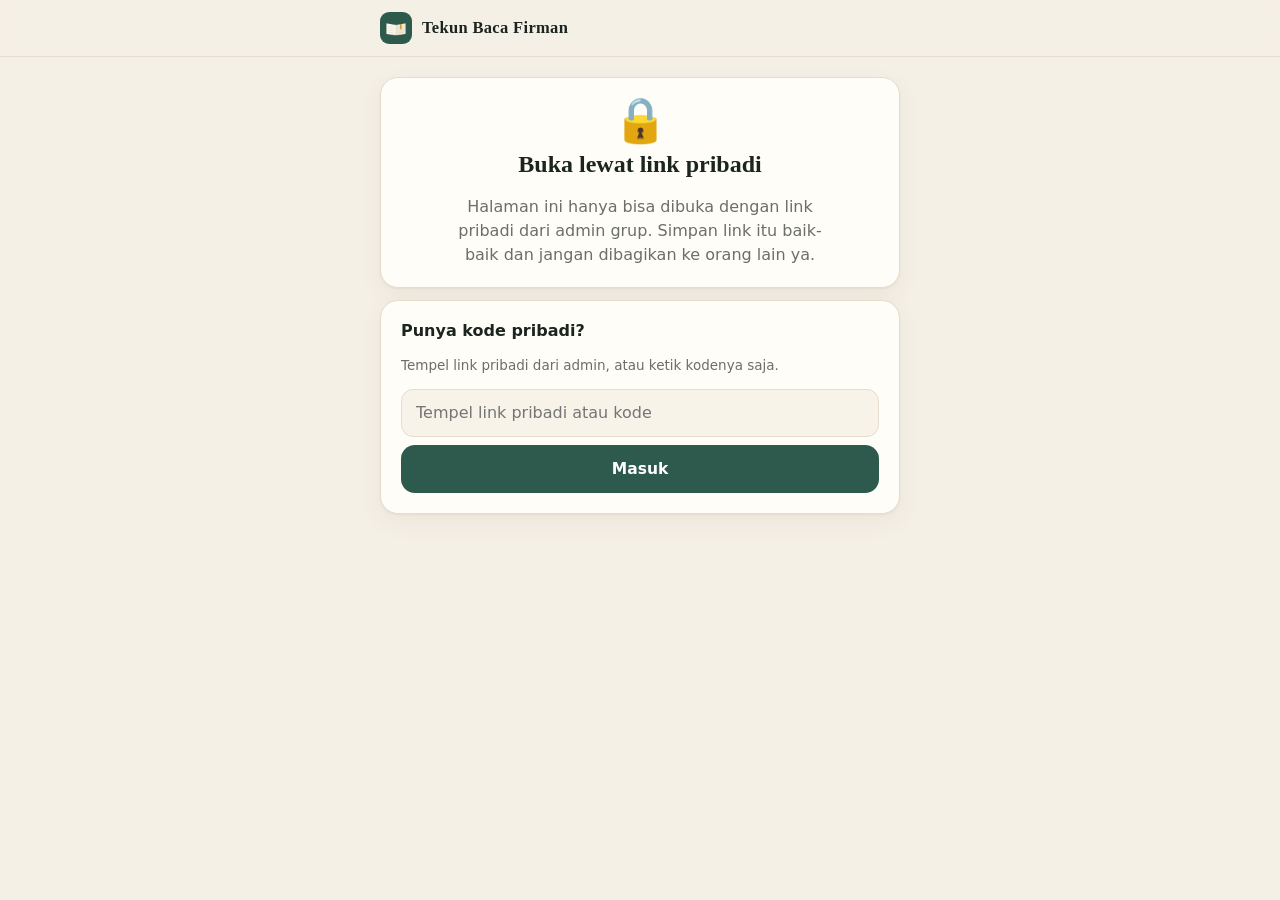
==== index.html @ 7a122c10 "v5: renungan harian + PIN pendeta" ====
<!DOCTYPE html>
<html lang="id">
<head>
  <meta charset="utf-8">
  <meta name="viewport" content="width=device-width, initial-scale=1, viewport-fit=cover">
  <title>Tekun Baca Firman</title>
  <meta name="description" content="Lapor progres baca Alkitab bersama">
  <meta name="robots" content="noindex">
  <meta name="theme-color" content="#2d5a4c">
  <meta name="apple-mobile-web-app-capable" content="yes">
  <meta name="mobile-web-app-capable" content="yes">
  <meta name="apple-mobile-web-app-title" content="Baca Firman">
  <meta name="apple-mobile-web-app-status-bar-style" content="default">
  <link rel="manifest" href="manifest.webmanifest">
  <link rel="icon" type="image/png" href="assets/icon-192.png">
  <link rel="apple-touch-icon" href="assets/apple-touch-icon.png">
  <link rel="stylesheet" href="assets/style.css?v=5.0">
</head>
<body>
  <div id="demo-banner" class="demo-banner" hidden></div>
  <header class="topbar">
    <div class="wrap">
      <div class="brand"><img class="brand-mark" src="assets/icon-192.png" alt=""><span id="group-name">Tekun Baca Firman</span></div>
      <button id="acct-btn" class="acct-btn" type="button" aria-haspopup="menu" aria-expanded="false" aria-label="Menu akun" hidden></button>
    </div>
  </header>

  <main id="app" class="wrap"><div class="loading">Memuat…</div></main>

  <div id="actionbar" class="actionbar" role="region" aria-label="Laporkan bacaan"></div>
  <div id="toast" class="toast" role="status" aria-live="polite"></div>

  <script src="config.js?v=5.0"></script>
  <script src="assets/common.js?v=5.0"></script>
  <script src="assets/app.js?v=5.0"></script>
</body>
</html>
---- assets/style.css ----
/* Tekun Baca Firman — tampilan (mobile-first) */
:root {
  --bg: #f5f0e6;
  --surface: #fffdf8;
  --surface-2: #f8f3e9;
  --ink: #1c2420;
  --muted: #6b6f68;
  --line: #e6ddcc;
  --primary: #2d5a4c;
  --primary-hover: #234a3e;
  --primary-soft: #e1ebe5;
  --on-primary: #ffffff;
  --ok: #2f7a52;
  --ok-soft: #dff0e5;
  --warn: #a35d24;
  --warn-soft: #f7e7d6;
  --danger: #a23d30;
  --danger-soft: #f5dfdb;
  --wa: #1f9e55;
  --radius: 18px;
  --shadow: 0 1px 2px rgba(60, 45, 15, .05), 0 8px 24px rgba(60, 45, 15, .06);
  --font: system-ui, -apple-system, "Segoe UI", Roboto, "Helvetica Neue", Arial, sans-serif;
  --serif: "Iowan Old Style", "Palatino Linotype", Palatino, "Book Antiqua", Georgia, serif;
  --top-h: 56px;
  --safe-t: env(safe-area-inset-top, 0px);
  --safe-b: env(safe-area-inset-bottom, 0px);
  color-scheme: light;
}
@media (prefers-color-scheme: dark) {
  :root {
    --bg: #121815; --surface: #1a221e; --surface-2: #212a25; --ink: #ece7dc; --muted: #9ba39c; --line: #2d3832;
    --primary: #7dbaa1; --primary-hover: #93c9b2; --primary-soft: #22362e; --on-primary: #0e1411;
    --ok: #7fca9f; --ok-soft: #1e3729; --warn: #e6a86f; --warn-soft: #3a2b1d; --danger: #ec9284; --danger-soft: #3e2320;
    --wa: #3ccf7a; --shadow: none; color-scheme: dark;
  }
}

* { box-sizing: border-box; }
html { -webkit-text-size-adjust: 100%; }
body {
  margin: 0; background: var(--bg); color: var(--ink);
  font: 16px/1.5 var(--font); -webkit-font-smoothing: antialiased;
  -webkit-tap-highlight-color: transparent; overscroll-behavior-y: none;
}
body.no-scroll { overflow: hidden; }
body.has-bar, body.has-nav { padding-bottom: calc(84px + var(--safe-b)); }
button, a, input, select, textarea { font: inherit; color: inherit; touch-action: manipulation; }
a { color: var(--primary); }
[hidden] { display: none !important; }
svg { width: 22px; height: 22px; fill: none; stroke: currentColor; stroke-width: 1.9; stroke-linecap: round; stroke-linejoin: round; }

.wrap { max-width: 560px; margin: 0 auto; padding: 0 14px; }
main.wrap { padding-top: 14px; padding-bottom: 28px; min-height: 60vh; }
.admin .wrap { max-width: 760px; }

/* ---------- topbar ---------- */
.topbar {
  position: sticky; top: 0; z-index: 20; padding-top: var(--safe-t);
  background: var(--bg); background: color-mix(in srgb, var(--bg) 88%, transparent);
  -webkit-backdrop-filter: blur(12px); backdrop-filter: blur(12px);
  border-bottom: 1px solid var(--line);
}
.topbar .wrap { display: flex; align-items: center; justify-content: space-between; gap: 10px; height: var(--top-h); }
.brand { display: flex; align-items: center; gap: 10px; min-width: 0; font-family: var(--serif); font-weight: 700; font-size: 16.5px; letter-spacing: .02em; }
.brand #group-name { white-space: nowrap; overflow: hidden; text-overflow: ellipsis; }
.brand-mark { width: 32px; height: 32px; flex: none; border-radius: 9px; }
.tag { flex: none; font: 700 10px/1 var(--font); letter-spacing: .1em; text-transform: uppercase; padding: 5px 8px; border-radius: 999px; background: var(--primary-soft); color: var(--primary); }
.top-tools { display: flex; gap: 4px; flex: none; }
.top-tools { align-items: center; }
.sync { display: inline-flex; align-items: center; gap: 6px; flex: none; font-size: 12px; font-weight: 650; color: var(--muted); padding: 4px 10px; border-radius: 999px; background: var(--surface-2); border: 1px solid var(--line); }
.sync i { width: 10px; height: 10px; border-radius: 50%; border: 2px solid var(--line); border-top-color: var(--primary); animation: spin .8s linear infinite; }
.admin .sync { font-size: 0; gap: 0; padding: 6px; } /* admin: cukup ikon putar, hemat tempat */

.demo-banner { background: #f8ecc4; color: #5b4510; font-size: 12.5px; padding: 7px 14px; text-align: center; padding-top: calc(7px + var(--safe-t)); }
.demo-banner:not([hidden]) + .topbar { padding-top: 0; }
.demo-banner .demo-admin { color: inherit; font-weight: 700; margin-left: 4px; white-space: nowrap; }
.demo-banner .link-btn { color: #5b4510; font-size: 12.5px; padding: 0 4px; min-height: 0; }
@media (prefers-color-scheme: dark) { .demo-banner { background: #3a3218; color: #f0dfa8; } .demo-banner .link-btn { color: #f0dfa8; } }

/* ---------- teks & kartu ---------- */
.eyebrow { margin: 0; font-size: 11.5px; font-weight: 700; letter-spacing: .08em; text-transform: uppercase; color: var(--muted); }
.muted { color: var(--muted); }
.small { font-size: 13.5px; }
.center { text-align: center; }
.nomb { margin-bottom: 0; }
.mt { margin-top: 16px !important; margin-bottom: 8px; }
.mt-s { margin-top: 8px; }
.mb { margin-bottom: 12px; }
.err { color: var(--danger); margin: 0; font-size: 14px; }

.card {
  background: var(--surface); border: 1px solid var(--line); border-radius: var(--radius);
  padding: 16px; margin: 0 0 12px; box-shadow: var(--shadow);
}
.card h2 { margin: 4px 0 8px; font-family: var(--serif); font-size: 24px; line-height: 1.2; }
.card h3 { margin: 0; font-size: 16px; line-height: 1.3; }
.card-head { display: flex; align-items: center; justify-content: space-between; gap: 10px; margin-bottom: 10px; }
.card > p:last-child { margin-bottom: 0; }
.center-card { text-align: center; padding: 28px 20px; }
.center-card p { max-width: 380px; margin-left: auto; margin-right: auto; }
.big-icon { font-size: 44px; line-height: 1; margin-bottom: 8px; }
.loading { padding: 80px 0; text-align: center; color: var(--muted); }
.loading::before {
  content: ""; display: block; width: 30px; height: 30px; margin: 0 auto 14px; border-radius: 50%;
  border: 3px solid var(--line); border-top-color: var(--primary); animation: spin .8s linear infinite;
}
@keyframes spin { to { transform: rotate(360deg); } }

/* ---------- tombol & input ---------- */
.btn-primary, .btn-secondary, .btn-ghost, .btn-wa, .btn-light {
  display: inline-flex; align-items: center; justify-content: center; gap: 8px;
  min-height: 48px; padding: 0 16px; border-radius: 14px; border: 1px solid transparent;
  font-weight: 650; font-size: 15.5px; cursor: pointer; text-decoration: none; text-align: center; line-height: 1.2;
  transition: transform .08s ease, background-color .15s ease, opacity .15s ease;
}
.btn-primary { background: var(--primary); color: var(--on-primary); }
.btn-secondary { background: var(--surface-2); border-color: var(--line); color: var(--ink); }
.btn-ghost { background: transparent; color: var(--muted); }
.btn-wa { background: var(--wa); color: #fff; }
.btn-light { background: #fff; color: #1e4136; }
.btn-primary:active, .btn-secondary:active, .btn-wa:active, .btn-light:active, .btn-ghost:active { transform: scale(.97); }
button:disabled { opacity: .45; cursor: not-allowed; transform: none !important; }
.btn-big { width: 100%; min-height: 62px; font-size: 18.5px; border-radius: 16px; }
.btn-wide { width: 100%; }
.link-btn {
  background: none; border: 0; padding: 8px 0; min-height: 40px; color: var(--primary); font-weight: 650; font-size: 14.5px;
  cursor: pointer; text-decoration: underline; text-underline-offset: 3px;
}
.link-btn.danger { color: var(--danger); display: block; margin: 14px auto 0; }
.link-btn.confirm { background: var(--danger-soft); border-radius: 10px; padding: 8px 12px; text-decoration: none; }
.chip-btn {
  flex: none; display: inline-flex; align-items: center; gap: 4px; min-height: 36px; padding: 0 12px; border-radius: 999px;
  border: 1px solid var(--line); background: var(--surface-2); color: var(--ink); font-size: 13.5px; font-weight: 650;
  cursor: pointer; text-decoration: none; white-space: nowrap;
}
.chip-btn.wa { color: var(--wa); }
.icon-btn {
  width: 44px; height: 44px; flex: none; border-radius: 12px; border: 1px solid var(--line);
  background: var(--surface); font-size: 26px; line-height: 1; cursor: pointer; display: grid; place-items: center; padding: 0;
}
.icon-btn.ghost { border-color: transparent; background: transparent; color: var(--muted); }
.icon-btn:disabled { opacity: .3; }
.input {
  width: 100%; min-height: 48px; padding: 10px 14px; border-radius: 12px; border: 1px solid var(--line);
  background: var(--surface-2); color: var(--ink); font-size: 16px; /* ≥16px: iPhone tidak zoom */
}
.input.mono { font: 14px/1.4 ui-monospace, SFMono-Regular, Menlo, monospace; min-height: 44px; }
.input:focus, .btn-primary:focus-visible, .btn-secondary:focus-visible, .icon-btn:focus-visible, .person:focus-visible,
.check:focus-visible, .tick-btn:focus-visible, .cell:focus-visible, .nav-btn:focus-visible, .chip-btn:focus-visible {
  outline: 2px solid var(--primary); outline-offset: 2px;
}
.pin-input { text-align: center; font-size: 26px; letter-spacing: .35em; }
.row-btns { display: flex; gap: 10px; }
.row-btns > * { flex: 1 1 0; }
.pill { display: inline-grid; place-items: center; min-width: 24px; height: 22px; padding: 0 7px; margin-left: 4px; border-radius: 999px; font-size: 12px; font-weight: 750; vertical-align: 2px; }
.pill.warn { background: var(--warn-soft); color: var(--warn); }
@media (hover: hover) {
  .btn-primary:hover:not(:disabled) { background: var(--primary-hover); }
  .btn-secondary:hover, .chip-btn:hover, .person:hover, .check:hover:not(:disabled) { border-color: var(--primary); }
}

/* ---------- kartu bacaan hari ini ---------- */
.today { background: linear-gradient(155deg, #2f5f50 0%, #1e4136 100%); border-color: transparent; color: #fff; padding: 20px 18px; }
.today .eyebrow { color: rgba(255, 255, 255, .78); text-transform: none; letter-spacing: 0; font-size: 15px; font-weight: 600; }
.today-date { margin: 14px 0 0; font-size: 12px; font-weight: 700; letter-spacing: .08em; text-transform: uppercase; color: rgba(255, 255, 255, .65); }
.today .reading { font-family: var(--serif); font-size: 34px; line-height: 1.08; margin: 4px 0 18px; }
.today .note { margin: -10px 0 16px; font-size: 14px; color: rgba(255, 255, 255, .8); }
.today .btn-big { box-shadow: 0 6px 18px rgba(0, 0, 0, .22); }
.tick { display: inline-grid; place-items: center; width: 28px; height: 28px; border-radius: 50%; background: #2f5f50; color: #fff; font-size: 15px; }
.today.is-done { background: var(--ok-soft); color: var(--ink); }
.today.is-done .eyebrow, .today.is-done .today-date, .today.is-done .note { color: var(--muted); }
.done-state { display: flex; align-items: center; gap: 14px; margin: 0 0 4px; }
.done-state strong { display: block; font-size: 17px; }
.done-state span { color: var(--muted); font-size: 14px; }
.done-mark {
  display: grid !important; place-items: center; width: 54px; height: 54px; flex: none; border-radius: 50%;
  background: var(--surface); box-shadow: 0 2px 8px rgba(0, 0, 0, .08); font-size: 28px !important; line-height: 1;
  animation: pop .45s cubic-bezier(.2, 1.5, .4, 1);
}
@keyframes pop { from { transform: scale(.3); opacity: 0; } to { transform: scale(1); opacity: 1; } }

/* ---------- daftar centang ---------- */
.check-list { list-style: none; margin: 10px 0 6px; padding: 0; display: grid; gap: 8px; }
.check {
  width: 100%; display: grid; grid-template-columns: 26px 1fr auto; align-items: center; gap: 12px; min-height: 54px;
  padding: 10px 14px; border-radius: 14px; border: 1px solid var(--line); background: var(--surface-2); cursor: pointer; text-align: left;
}
.check .box { width: 24px; height: 24px; border-radius: 8px; border: 2px solid var(--muted); display: grid; place-items: center; transition: background-color .12s; }
.check.on { border-color: var(--primary); background: var(--primary-soft); }
.check.on .box { background: var(--primary); border-color: var(--primary); }
.check.on .box::after { content: "✓"; color: var(--on-primary); font-size: 14px; font-weight: 800; }
.check.busy { opacity: .6; }
.check.busy .box { animation: pulse 1s ease infinite; }
.cl-main { font-weight: 650; }
.cl-sub { font-size: 13px; color: var(--muted); white-space: nowrap; }
@keyframes pulse { 50% { opacity: .3; } }

/* ---------- progres ---------- */
.stats-row { display: grid; grid-template-columns: repeat(3, 1fr); gap: 8px; text-align: center; margin-bottom: 12px; }
.stat { padding: 10px 4px; border-radius: 12px; background: var(--surface-2); }
.stat.warn { background: var(--warn-soft); color: var(--warn); }
.stat-num { display: block; font-family: var(--serif); font-size: 24px; font-weight: 700; line-height: 1.15; }
.stat-label { font-size: 12px; color: var(--muted); }
.stat.warn .stat-label { color: inherit; }
.bar { height: 10px; border-radius: 999px; background: var(--surface-2); border: 1px solid var(--line); overflow: hidden; }
.bar span { display: block; height: 100%; background: var(--primary); border-radius: 999px; transition: width .4s ease; }
.hgrid { display: grid; grid-template-columns: repeat(7, 1fr); gap: 6px; }
.hcell { display: flex; flex-direction: column; align-items: center; gap: 4px; padding: 7px 0; border-radius: 10px; background: var(--surface-2); border: 1px solid var(--line); min-width: 0; }
.hcell.ok { background: var(--ok-soft); border-color: transparent; }
.hcell.cur { outline: 2px solid var(--primary); outline-offset: 1px; }
.hdate { font-size: 11px; color: var(--muted); font-weight: 650; }
.hdot { width: 22px; height: 22px; border-radius: 50%; display: grid; place-items: center; font-size: 12px; font-weight: 800; border: 2px dashed var(--line); }
.hcell.ok .hdot { background: var(--ok); color: #fff; border: 0; }

/* ---------- teman ---------- */
.toggle { width: 100%; background: none; border: 0; padding: 0; margin: 0; min-height: 32px; cursor: pointer; text-align: left; }
.toggle h3 { flex: 1; }
.chev { color: var(--muted); }
.board-list { list-style: none; margin: 8px 0 0; padding: 0; }
.board-list li { display: flex; justify-content: space-between; gap: 12px; padding: 11px 2px; border-top: 1px solid var(--line); font-size: 15px; }
.board-list li.me { font-weight: 750; }
.b-status { font-size: 14px; font-weight: 650; white-space: nowrap; }
.board-list .ok .b-status { color: var(--ok); }
.board-list .late .b-status { color: var(--warn); }

.tip { display: flex; gap: 12px; align-items: flex-start; background: var(--primary-soft); border-color: transparent; }
.tip-icon { font-size: 28px; line-height: 1.2; }
.tip p { margin: 4px 0 0; }
.tip .link-btn { min-height: 36px; padding: 6px 0 0; }

.demo-card { background: #fbf3d6; border-color: #eedc9e; }
.demo-card p { margin: 4px 0 10px; }
.demo-links { display: grid; grid-template-columns: 1fr 1fr; gap: 8px; }
@media (prefers-color-scheme: dark) { .demo-card { background: #2c2716; border-color: #4a4224; } }

/* ---------- bilah aksi bawah (anggota) ---------- */
.actionbar {
  position: fixed; left: 0; right: 0; bottom: 0; z-index: 30;
  padding: 10px 0 calc(10px + var(--safe-b)); background: var(--surface); border-top: 1px solid var(--line);
  box-shadow: 0 -8px 24px rgba(0, 0, 0, .08); transform: translateY(110%); visibility: hidden;
  transition: transform .22s ease, visibility .22s;
}
.actionbar.show { transform: translateY(0); visibility: visible; }
.actionbar-in { display: grid; grid-template-columns: auto 1fr; gap: 10px; }
.actionbar .btn-primary { min-height: 52px; font-size: 16.5px; }

/* ---------- toast ---------- */
.toast {
  position: fixed; left: 50%; bottom: calc(18px + var(--safe-b)); z-index: 60;
  display: flex; align-items: center; gap: 14px; width: max-content; max-width: calc(100% - 28px);
  background: #1c2420; color: #fff; padding: 12px 16px; border-radius: 14px; font-size: 14.5px;
  box-shadow: 0 12px 30px rgba(0, 0, 0, .28); opacity: 0; visibility: hidden; pointer-events: none;
  transform: translate(-50%, 16px); transition: transform .22s ease, opacity .22s ease, visibility .22s;
}
.toast.lift { bottom: calc(92px + var(--safe-b)); }
.toast.show { transform: translate(-50%, 0); opacity: 1; visibility: visible; pointer-events: auto; }
@media (prefers-color-scheme: dark) { .toast { background: #ece7dc; color: #1c2420; } .toast button { color: #1f7a4a !important; } }
.toast button { background: none; border: 0; color: #9fe0bd; font-weight: 750; cursor: pointer; padding: 6px 4px; white-space: nowrap; }

/* ---------- lembar bawah (modal) ---------- */
.modal { position: fixed; inset: 0; z-index: 50; background: rgba(8, 12, 10, .5); display: flex; align-items: flex-end; justify-content: center; animation: fade .15s ease; }
.modal-sheet {
  width: 100%; max-width: 640px; max-height: 92vh; max-height: 92dvh; overflow: auto; overscroll-behavior: contain;
  background: var(--surface); border-radius: 22px 22px 0 0; padding: 8px 16px calc(24px + var(--safe-b)); animation: up .24s ease;
}
.grab { width: 40px; height: 5px; border-radius: 9px; background: var(--line); margin: 0 auto 10px; }
@media (min-width: 720px) { .modal { align-items: center; } .modal-sheet { border-radius: 22px; padding-top: 16px; } .grab { display: none; } }
@keyframes fade { from { opacity: 0; } }
@keyframes up { from { transform: translateY(40px); opacity: .4; } }
.modal-head { display: flex; justify-content: space-between; align-items: flex-start; gap: 12px; margin-bottom: 12px; }
.modal-head h2 { margin: 2px 0 2px; font-family: var(--serif); font-size: 26px; line-height: 1.15; }
.modal-sheet h4 { margin: 20px 0 8px; font-size: 15px; }
.btn-wide.confirm { background: var(--primary); color: var(--on-primary); border-color: var(--primary); }
.modal-sheet .btn-ghost.btn-wide { margin-top: 8px; color: var(--primary); }

/* ============ ADMIN ============ */
.login { max-width: 420px; margin: 32px auto; text-align: center; }
.login form { display: grid; gap: 12px; margin: 16px 0 12px; }

.daybar {
  position: sticky; top: calc(var(--top-h) + var(--safe-t)); z-index: 15;
  background: var(--surface); border-bottom: 1px solid var(--line); box-shadow: 0 6px 16px rgba(60, 45, 15, .05);
}
.daybar-in { display: grid; grid-template-columns: 44px 1fr 44px; align-items: center; gap: 8px; padding-top: 8px; padding-bottom: 8px; }
.daybar-mid { text-align: center; min-width: 0; }
.daybar-date { display: flex; align-items: center; justify-content: center; gap: 6px; font-size: 12.5px; color: var(--muted); font-weight: 600; }
.daybar-read { display: block; font-family: var(--serif); font-size: 21px; line-height: 1.2; white-space: nowrap; overflow: hidden; text-overflow: ellipsis; }
.mini-pill { border: 0; border-radius: 999px; padding: 2px 8px; font-size: 11px; font-weight: 700; background: var(--warn-soft); color: var(--warn); cursor: pointer; }
.mini-pill.on { background: var(--primary-soft); color: var(--primary); cursor: default; }

.bottomnav {
  position: fixed; left: 0; right: 0; bottom: 0; z-index: 30;
  background: var(--surface); border-top: 1px solid var(--line); padding-bottom: var(--safe-b);
  box-shadow: 0 -6px 20px rgba(0, 0, 0, .05);
}
.bottomnav-in { max-width: 560px; margin: 0 auto; display: grid; grid-auto-flow: column; grid-auto-columns: 1fr; }
.nav-btn {
  display: flex; flex-direction: column; align-items: center; gap: 3px; min-height: 62px; padding: 9px 2px 8px;
  background: none; border: 0; color: var(--muted); font-size: 11.5px; font-weight: 650; cursor: pointer; position: relative;
}
.nav-btn svg { width: 24px; height: 24px; }
.nav-btn.on { color: var(--primary); }
.nav-btn.on::before { content: ""; position: absolute; top: 0; left: 28%; right: 28%; height: 3px; border-radius: 0 0 3px 3px; background: var(--primary); }

.kpis { display: grid; grid-template-columns: repeat(3, 1fr); gap: 8px; margin-bottom: 12px; }
.kpi {
  display: flex; flex-direction: column; gap: 3px; padding: 12px 12px; border-radius: 16px;
  background: var(--surface); border: 1px solid var(--line); box-shadow: var(--shadow); border-top: 4px solid var(--ok);
}
.kpi.warn { border-top-color: var(--warn); }
.kpi.danger { border-top-color: var(--danger); }
.kpi-num { font-family: var(--serif); font-size: 28px; font-weight: 700; line-height: 1; }
.kpi-num small { font-size: 15px; font-weight: 400; color: var(--muted); }
.kpi-label { font-size: 12.5px; color: var(--muted); }

.recap-text {
  width: 100%; min-height: 260px; resize: vertical; padding: 12px 14px; border-radius: 12px;
  border: 1px solid var(--line); background: var(--surface-2); color: var(--ink); font: 15px/1.6 var(--font);
}

.seg { display: flex; gap: 4px; padding: 4px; margin: 10px 0; border-radius: 14px; background: var(--surface-2); border: 1px solid var(--line); }
.seg-btn { flex: 1; min-height: 40px; border: 0; background: none; border-radius: 10px; font-weight: 650; font-size: 14px; color: var(--muted); cursor: pointer; }
.seg-btn b { font-weight: 750; opacity: .8; }
.seg-btn.on { background: var(--surface); color: var(--ink); box-shadow: 0 1px 4px rgba(0, 0, 0, .1); }

.clist { display: grid; gap: 6px; }
.crow { display: flex; align-items: center; gap: 8px; padding: 4px 4px 4px 0; border-radius: 14px; border: 1px solid var(--line); background: var(--surface-2); }
.crow.on { background: var(--ok-soft); border-color: transparent; }
.crow-main { flex: 1; min-width: 0; display: flex; flex-direction: column; align-items: flex-start; padding: 8px 12px; background: none; border: 0; cursor: pointer; text-align: left; }
.p-name { font-weight: 650; }
.p-sub { font-size: 12.5px; color: var(--muted); }
.p-sub.warn { color: var(--warn); }
.tick-btn {
  flex: none; width: 50px; height: 50px; border-radius: 50%; border: 2px solid var(--line); background: var(--surface);
  color: transparent; font-size: 22px; font-weight: 800; cursor: pointer; display: grid; place-items: center;
  transition: background-color .12s, transform .1s;
}
.tick-btn:active { transform: scale(.9); }
.tick-btn.on { background: var(--ok); border-color: var(--ok); color: #fff; }
.tick-btn.busy { animation: pulse 1s ease infinite; }

.list-tools { display: grid; grid-template-columns: 1fr 1fr; gap: 8px; margin-bottom: 10px; }
.list-tools select { min-width: 0; }
.plist { display: grid; gap: 6px; }
.person {
  display: flex; align-items: center; justify-content: space-between; gap: 12px; width: 100%; min-height: 60px;
  padding: 10px 14px; border-radius: 14px; border: 1px solid var(--line); background: var(--surface-2); cursor: pointer; text-align: left;
}
.p-main { display: flex; flex-direction: column; min-width: 0; }
.p-right { display: flex; flex-direction: column; align-items: flex-end; gap: 6px; flex: none; }
.badge { font-size: 12.5px; font-weight: 700; padding: 4px 10px; border-radius: 999px; white-space: nowrap; }
.badge.ok { background: var(--ok-soft); color: var(--ok); }
.badge.warn { background: var(--warn-soft); color: var(--warn); }
.badge.danger { background: var(--danger-soft); color: var(--danger); }
.mini-bar { width: 76px; height: 5px; border-radius: 9px; background: var(--line); overflow: hidden; }
.mini-bar span { display: block; height: 100%; background: var(--primary); }

.matrix-wrap { overflow-x: auto; margin: 0 -16px; padding: 0 16px 4px; -webkit-overflow-scrolling: touch; }
.matrix { border-collapse: separate; border-spacing: 0; font-size: 13px; }
.matrix th, .matrix td { padding: 3px 2px; text-align: center; }
.matrix thead th { font-size: 11px; font-weight: 600; color: var(--muted); white-space: nowrap; vertical-align: bottom; padding-bottom: 6px; }
.matrix thead th span { display: block; color: var(--ink); font-weight: 750; }
.matrix thead th small { display: block; font-size: 10px; font-weight: 500; }
.matrix thead th.sel span, .matrix thead th.sel small { color: var(--primary); }
.matrix .m-name { position: sticky; left: 0; z-index: 1; background: var(--surface); text-align: left; padding-right: 8px; }
.matrix .m-name button { background: none; border: 0; padding: 6px 0; font-weight: 650; font-size: 13.5px; cursor: pointer; white-space: nowrap; max-width: 104px; overflow: hidden; text-overflow: ellipsis; }
.cell { width: 34px; height: 34px; border-radius: 9px; border: 1.5px dashed var(--line); background: none; padding: 0; cursor: pointer; font-size: 14px; font-weight: 800; color: #fff; }
.cell.on { background: var(--ok); border: 0; }
.cell.busy { animation: pulse 1s ease infinite; }
.tot { font-weight: 700; color: var(--muted); font-size: 12.5px; padding-top: 6px !important; }

.efield { margin-top: 14px; }
.efield label { display: block; font-size: 13.5px; font-weight: 650; margin-bottom: 6px; }
.emoji-input { font-size: 22px; text-align: center; letter-spacing: .05em; min-height: 50px; }
.echips { display: flex; gap: 6px; overflow-x: auto; padding: 8px 2px 4px; margin: 0 -2px; scrollbar-width: none; }
.echips::-webkit-scrollbar { display: none; }
.echip { flex: none; min-width: 46px; height: 46px; padding: 0 8px; border-radius: 12px; border: 1px solid var(--line); background: var(--surface-2); font-size: 22px; cursor: pointer; }
.echip.on { border: 2px solid var(--primary); background: var(--primary-soft); }
.epreview-wrap { position: sticky; top: calc(var(--top-h) + var(--safe-t)); z-index: 5; margin: 0 -16px; padding: 8px 16px 10px; background: var(--surface); border-bottom: 1px solid var(--line); }
.epreview-wrap .eyebrow { margin-bottom: 6px; }
.emo-save { position: sticky; bottom: calc(72px + var(--safe-b)); z-index: 5; margin: 14px -16px -16px; padding: 12px 16px; background: var(--surface); border-top: 1px solid var(--line); border-radius: 0 0 var(--radius) var(--radius); }
.epreview { margin: 0; padding: 12px 14px; border-radius: 12px; background: var(--surface-2); border: 1px dashed var(--line); font: 15px/1.6 var(--font); white-space: pre-wrap; }

.linklist { display: grid; gap: 6px; margin-top: 10px; }
.lrow { display: flex; align-items: center; gap: 6px; padding: 6px 6px 6px 12px; border-radius: 12px; background: var(--surface-2); border: 1px solid var(--line); }
.lrow-name { flex: 1; min-width: 0; text-align: left; background: none; border: 0; padding: 6px 0; font-weight: 650; cursor: pointer; white-space: nowrap; overflow: hidden; text-overflow: ellipsis; }

@media (min-width: 720px) {
  .wrap { padding: 0 20px; }
  main.wrap { padding-top: 20px; }
  .card { padding: 20px; }
  .today .reading { font-size: 38px; }
  .kpis { gap: 12px; }
}
@media (max-width: 360px) {
  .today .reading { font-size: 29px; }
  .kpi-num { font-size: 24px; }
  .nav-btn { font-size: 10.5px; }
}
@media (prefers-reduced-motion: reduce) { *, *::before, *::after { animation: none !important; transition: none !important; } }
.pin-input::placeholder { letter-spacing: normal; font-size: 17px; }

/* ============ v4: menu akun (kanan atas) ============ */
.acct-btn {
  position: relative; flex: none; display: inline-flex; align-items: center; gap: 4px;
  height: 44px; padding: 0 9px 0 4px; border-radius: 999px; border: 1px solid var(--line);
  background: var(--surface); cursor: pointer;
}
.acct-btn[aria-expanded="true"] { border-color: var(--primary); box-shadow: 0 0 0 3px var(--primary-soft); }
.acct-chev { font-size: 10px; color: var(--muted); }
.avatar {
  position: relative; flex: none; width: 34px; height: 34px; border-radius: 50%;
  display: grid; place-items: center; background: var(--av, #2d5a4c); color: #fff;
  font: 700 13.5px/1 var(--font); letter-spacing: .02em;
}
.avatar-empty { background: var(--surface-2); color: var(--primary); border: 1.5px dashed var(--primary); font-size: 18px; }
/* indikator "memperbarui": cincin tipis berputar di sekeliling avatar */
.acct-btn .avatar::after { content: ""; position: absolute; inset: -4px; border-radius: 50%; border: 2.5px solid transparent; }
.acct-btn.is-syncing .avatar::after { border-color: var(--primary-soft); border-top-color: var(--primary); animation: spin .8s linear infinite; }
.acct-count {
  position: absolute; top: -3px; left: 26px; min-width: 18px; height: 18px; padding: 0 5px; border-radius: 999px;
  background: var(--primary); color: var(--on-primary); font: 700 10.5px/18px var(--font); text-align: center;
  border: 2px solid var(--surface);
}

.menu-backdrop { position: fixed; inset: 0; z-index: 44; background: rgba(8, 12, 10, .12); animation: fade .15s ease; }
.acct-menu {
  position: fixed; right: 10px; z-index: 45; width: min(330px, calc(100vw - 20px));
  max-height: calc(100vh - 110px); max-height: calc(100dvh - 110px); overflow: auto; overscroll-behavior: contain;
  background: var(--surface); border: 1px solid var(--line); border-radius: 20px; padding: 8px;
  box-shadow: 0 18px 44px rgba(0, 0, 0, .2); transform-origin: top right; animation: menuIn .16s ease;
}
@keyframes menuIn { from { opacity: 0; transform: translateY(-6px) scale(.97); } }
.menu-label { padding: 8px 10px 6px; }
.acct-list { list-style: none; margin: 0; padding: 0; display: grid; gap: 2px; }
.acct-row { display: flex; align-items: center; gap: 2px; }
.acct-item {
  flex: 1; min-width: 0; display: flex; align-items: center; gap: 12px; min-height: 56px; padding: 8px 10px;
  border: 0; background: none; border-radius: 14px; cursor: pointer; text-align: left;
}
.acct-item.on { background: var(--primary-soft); }
.acct-name { flex: 1; min-width: 0; font-weight: 650; overflow: hidden; text-overflow: ellipsis; white-space: nowrap; }
.acct-sub { display: block; font-size: 12px; font-weight: 500; color: var(--muted); }
.acct-check { color: var(--primary); font-weight: 800; font-size: 17px; }
.acct-del {
  flex: none; min-width: 40px; height: 40px; padding: 0; border: 0; background: none; border-radius: 10px;
  color: var(--muted); font-size: 22px; line-height: 1; cursor: pointer;
}
.acct-del.confirm { padding: 0 10px; background: var(--danger-soft); color: var(--danger); font-size: 13px; font-weight: 750; }
.menu-sep { height: 1px; background: var(--line); margin: 6px 6px; }
.menu-empty { padding: 4px 10px 8px; margin: 0; }
.menu-add-btn {
  width: 100%; display: flex; align-items: center; gap: 12px; min-height: 52px; padding: 8px 10px;
  border: 0; background: none; border-radius: 14px; color: var(--primary); font-weight: 700; cursor: pointer; text-align: left;
}
.menu-add-btn .plus { width: 34px; height: 34px; border-radius: 50%; border: 1.5px dashed var(--primary); display: grid; place-items: center; font-size: 19px; font-weight: 600; }
.menu-add { padding: 4px 6px 2px; }
.menu-add p { margin: 4px 4px 8px; }
.menu-add .link-btn { display: block; margin: 2px auto 0; }
.menu-note { font-size: 11.5px; margin: 6px 10px 6px; }
.add-form { display: grid; gap: 8px; margin-top: 10px; }
.menu-add .add-form { margin-top: 0; }
.add-form .err { font-size: 13px; }
.saved-list { display: grid; gap: 4px; margin-top: 8px; }
.saved-list .acct-item { background: var(--surface-2); border: 1px solid var(--line); }
.mono-list code { font: 12.5px ui-monospace, SFMono-Regular, Menlo, monospace; background: rgba(0,0,0,.06); padding: 1px 5px; border-radius: 5px; }
@media (hover: hover) { .acct-item:hover { background: var(--surface-2); } .acct-item.on:hover { background: var(--primary-soft); } }

/* ============ v4: kirim ke grup WA ============ */
.today-actions { display: flex; justify-content: space-between; gap: 12px; flex-wrap: wrap; }
.wa-card { border-color: color-mix(in srgb, var(--wa) 35%, var(--line)); }
.wa-logo { font-size: 20px; }
.wa-chips { display: flex; gap: 8px; overflow-x: auto; padding: 2px 2px 8px; margin: 0 -2px 6px; scrollbar-width: none; scroll-snap-type: x proximity; }
.wa-chips::-webkit-scrollbar { display: none; }
.wa-chip {
  flex: none; scroll-snap-align: start; display: flex; flex-direction: column; align-items: flex-start; gap: 3px;
  min-height: 56px; padding: 9px 13px; border-radius: 14px; border: 1px solid var(--line); background: var(--surface-2);
  cursor: pointer; text-align: left; transition: background-color .12s, border-color .12s;
}
.wa-chip b { font-size: 14.5px; white-space: nowrap; }
.wa-chip small { font-size: 11.5px; color: var(--muted); white-space: nowrap; }
.wa-chip .st-ok { color: var(--ok); font-weight: 650; }
.wa-chip .st-no { color: var(--warn); font-weight: 650; }
.wa-chip.on { border: 2px solid var(--wa); padding: 8px 12px; background: color-mix(in srgb, var(--wa) 12%, var(--surface)); }
.wa-preview {
  margin: 0 0 10px; padding: 12px 14px; border-radius: 12px; background: var(--surface-2); border: 1px dashed var(--line);
  white-space: pre-wrap; font: 16px/1.55 var(--font);
}
.wa-preview.empty { color: var(--muted); font-size: 14.5px; }
.wa-warn { margin: -2px 0 10px; color: var(--warn); }
.wa-warn .link-btn { min-height: 0; padding: 0 0 0 4px; font-size: 13.5px; }
.btn-wa.disabled { opacity: .45; }

/* ============ v4.1: kartu WA ringkas ============ */
.wa-card .card-head { margin-bottom: 12px; }
.wa-card .wa-preview { font-size: 17px; font-weight: 600; }
.wa-more { margin: 0 0 6px; padding-top: 2px; }
.wa-more > p { margin: 0 0 8px; }
.wa-opts { display: flex; align-items: center; gap: 10px; flex-wrap: wrap; margin: 2px 0 10px; }
.seg-mini { margin: 0; padding: 3px; gap: 2px; }
.seg-mini .seg-btn { flex: none; min-width: 48px; min-height: 36px; font-size: 18px; }
.wa-opts .link-btn { margin-left: auto; min-height: 36px; padding: 0; }
.menu-note .ver { display: block; margin-top: 4px; opacity: .7; }

/* ============ v5: renungan harian ============ */
.rn-card { cursor: pointer; position: relative; transition: border-color .15s, box-shadow .15s; }
.rn-card:active { transform: scale(.995); }
.rn-card.rn-empty, .rn-card:not([data-act]) { cursor: default; }
.rn-card-top { display: flex; align-items: flex-start; gap: 12px; }
.rn-card-top > div { min-width: 0; flex: 1; }
.rn-card-top h3 { margin: 2px 0 0; font-family: var(--serif); font-size: 19px; }
.rn-card-top .small { margin: 4px 0 0; }
.rn-ico { flex: none; width: 40px; height: 40px; border-radius: 12px; display: grid; place-items: center; font-size: 20px; background: var(--primary-soft); }
.rn-prev {
  margin: 10px 0 8px; color: var(--muted); font-size: 14.5px; line-height: 1.5;
  display: -webkit-box; -webkit-line-clamp: 2; -webkit-box-orient: vertical; overflow: hidden;
}
.rn-more { display: inline-flex; align-items: center; gap: 4px; font-weight: 700; font-size: 14.5px; color: var(--primary); }
.rn-empty .link-btn { margin-top: 6px; }
.sk-line { height: 12px; border-radius: 6px; margin-top: 10px; background: linear-gradient(90deg, var(--surface-2), var(--line), var(--surface-2)); background-size: 200% 100%; animation: shimmer 1.2s ease infinite; }
.sk-line.short { width: 60%; }
@keyframes shimmer { 0% { background-position: 100% 0; } 100% { background-position: -100% 0; } }
@media (hover: hover) { .rn-card[data-act]:hover { border-color: var(--primary); } }

/* layar baca */
.reader {
  position: fixed; inset: 0; z-index: 55; display: flex; flex-direction: column;
  background: var(--bg); animation: readerIn .2s ease;
}
@keyframes readerIn { from { opacity: 0; transform: translateY(16px); } }
.reader-top {
  flex: none; display: grid; grid-template-columns: 44px 1fr auto; align-items: center; gap: 6px;
  padding: calc(6px + var(--safe-t)) 8px 6px; background: var(--surface); border-bottom: 1px solid var(--line);
}
.reader-top .icon-btn { font-size: 30px; }
.reader-title { min-width: 0; background: none; border: 0; padding: 4px 6px; border-radius: 10px; cursor: pointer; text-align: center; }
.reader-title b { display: block; font-family: var(--serif); font-size: 17.5px; white-space: nowrap; overflow: hidden; text-overflow: ellipsis; }
.rt-date { display: block; font-size: 11.5px; color: var(--muted); font-weight: 650; }
.rt-chev { font-size: 11px; color: var(--muted); font-family: var(--font); }
.reader-font { display: flex; gap: 2px; }
.reader-font button { min-width: 40px; height: 40px; border-radius: 10px; border: 1px solid var(--line); background: var(--surface-2); font-weight: 750; font-size: 14px; cursor: pointer; }
.reader-body { flex: 1; overflow-y: auto; -webkit-overflow-scrolling: touch; overscroll-behavior: contain; padding: 18px 18px 32px; }
.reader-bottom {
  flex: none; display: grid; grid-template-columns: 1fr auto 1fr; gap: 8px;
  padding: 8px 10px calc(8px + var(--safe-b)); background: var(--surface); border-top: 1px solid var(--line);
}
.reader-bottom button { min-height: 46px; border-radius: 12px; border: 1px solid var(--line); background: var(--surface-2); font-weight: 650; font-size: 14.5px; cursor: pointer; padding: 0 12px; }
.reader-bottom button:disabled { opacity: .35; }

.rn { max-width: 640px; margin: 0 auto; font-size: var(--rn-size, 17px); line-height: 1.7; }
.rn p { margin: 0 0 .9em; }
.rn h3.rn-h { font-family: var(--serif); font-size: 1.3em; line-height: 1.25; margin: 1.3em 0 .5em; padding-bottom: .3em; border-bottom: 2px solid var(--primary-soft); color: var(--primary); }
.rn h3.rn-h:first-child { margin-top: .2em; }
.rn-box { margin: 1em 0 1.2em; padding: .9em 1em .2em; border-radius: 14px; border-left: 4px solid var(--gold, #b8892d); background: #fbf3df; }
.rn-box.rn-doa { border-left-color: var(--primary); background: var(--primary-soft); }
.rn-label { margin: 0 0 .5em; font-size: .78em; letter-spacing: .08em; text-transform: uppercase; color: #8a6420; }
.rn-doa .rn-label { color: var(--primary); }
.rn-closing { text-align: center; font-style: italic; color: var(--muted); margin-top: 1.5em !important; }
.rn code { font-size: .9em; background: var(--surface-2); padding: 1px 5px; border-radius: 5px; }
@media (prefers-color-scheme: dark) { .rn-box { background: #2c2618; } .rn-label { color: #e0b765; } }

.rn-list { max-width: 640px; margin: 0 auto; display: grid; gap: 6px; }
.rn-list .eyebrow { margin-bottom: 4px; }
.rn-li { display: flex; justify-content: space-between; align-items: center; gap: 12px; min-height: 52px; padding: 8px 14px; border-radius: 12px; border: 1px solid var(--line); background: var(--surface); cursor: pointer; text-align: left; }
.rn-li.on { border-color: var(--primary); background: var(--primary-soft); }
.rn-li-date { font-weight: 650; white-space: nowrap; }
.rn-li-read { color: var(--muted); font-size: 14px; text-align: right; }
.rn-msg { text-align: center; padding: 40px 10px; }
.rn-skel { max-width: 640px; margin: 0 auto; }
.rn-skel .sk-line { height: 16px; margin-top: 14px; }

/* admin: renungan */
.rn-dnav { display: grid; grid-template-columns: 44px 1fr 44px; align-items: center; gap: 8px; }
.rn-dmid { text-align: center; min-width: 0; display: flex; flex-direction: column; align-items: center; gap: 4px; }
.rn-dmid .daybar-read { font-size: 22px; }
.rn-chip { font-size: 12px; font-weight: 700; padding: 3px 10px; border-radius: 999px; background: var(--warn-soft); color: var(--warn); }
.rn-chip.ok { background: var(--ok-soft); color: var(--ok); }
.rn-today { display: block; margin: 6px auto 0; }
.rn-input { min-height: 240px; font-size: 15px; }
.rn-hint { margin: 0 0 10px; display: grid; gap: 6px; }
.rn-hint p { margin: 0; padding: 8px 12px; border-radius: 10px; font-size: 13.5px; line-height: 1.45; }
.rn-hint .warn { background: var(--warn-soft); color: var(--warn); }
.rn-hint .ok { background: var(--ok-soft); color: var(--ok); }
.rn-hint .link-btn { min-height: 0; padding: 0; font-size: 13.5px; }
.rn-status { margin: 10px 0 0; }
.rn-preview { font-size: 16px; }
.rn-slist { display: grid; gap: 4px; }
.rn-srow { display: grid; grid-template-columns: auto 1fr auto; align-items: center; gap: 10px; min-height: 48px; padding: 6px 12px; border-radius: 12px; border: 1px solid var(--line); background: var(--surface-2); cursor: pointer; text-align: left; }
.rn-srow.on { border-color: var(--primary); background: var(--primary-soft); }
.rn-s-date { font-weight: 650; font-size: 14px; white-space: nowrap; display: flex; align-items: center; gap: 6px; }
.rn-s-read { color: var(--muted); font-size: 13.5px; text-align: right; overflow: hidden; text-overflow: ellipsis; white-space: nowrap; }
.rn-s-st { min-width: 44px; text-align: center; font-weight: 750; color: var(--muted); font-size: 13px; }
.rn-s-st.ok { color: var(--ok); font-size: 16px; }
.nav-btn span { white-space: nowrap; }
@media (max-width: 400px) { .bottomnav-in .nav-btn { font-size: 10.5px; padding-left: 0; padding-right: 0; } }
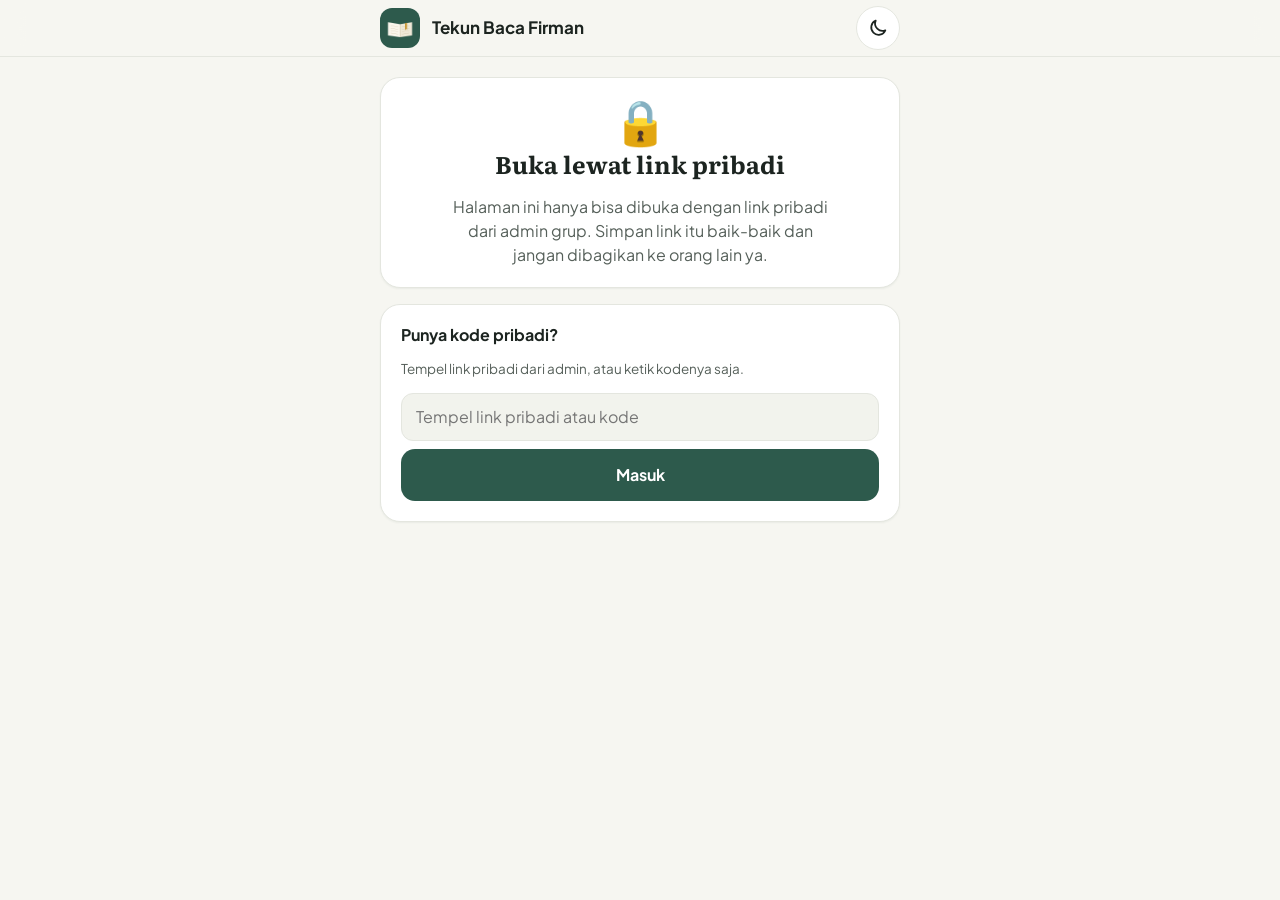
==== commit 06793dcf: "v6.2: halaman anggota baru + tombol mode terang/gelap" ====
--- a/index.html
+++ b/index.html
@@ -6,7 +6,7 @@
   <title>Tekun Baca Firman</title>
   <meta name="description" content="Lapor progres baca Alkitab bersama">
   <meta name="robots" content="noindex">
-  <meta name="theme-color" content="#2d5a4c">
+  <meta name="theme-color" content="#1e3d33">
   <meta name="apple-mobile-web-app-capable" content="yes">
   <meta name="mobile-web-app-capable" content="yes">
   <meta name="apple-mobile-web-app-title" content="Baca Firman">
@@ -14,14 +14,23 @@
   <link rel="manifest" href="manifest.webmanifest">
   <link rel="icon" type="image/png" href="assets/icon-192.png">
   <link rel="apple-touch-icon" href="assets/apple-touch-icon.png">
-  <link rel="stylesheet" href="assets/style.css?v=5.0">
+  <link rel="preconnect" href="https://fonts.googleapis.com">
+  <link rel="preconnect" href="https://fonts.gstatic.com" crossorigin>
+  <link rel="stylesheet" href="https://fonts.googleapis.com/css2?family=Literata:opsz,wght@7..72,600&amp;family=Plus+Jakarta+Sans:wght@400;600;700&amp;display=swap">
+  <link rel="stylesheet" href="assets/style.css?v=6.2b">
+  <link rel="stylesheet" href="assets/anggota.css?v=6.2b">
+  <script>try { var t = localStorage.getItem('tbf_theme'); if (t === 'dark' || t === 'light') document.documentElement.setAttribute('data-theme', t); } catch (e) {}</script>
 </head>
-<body>
+<body class="anggota">
   <div id="demo-banner" class="demo-banner" hidden></div>
   <header class="topbar">
     <div class="wrap">
-      <div class="brand"><img class="brand-mark" src="assets/icon-192.png" alt=""><span id="group-name">Tekun Baca Firman</span></div>
-      <button id="acct-btn" class="acct-btn" type="button" aria-haspopup="menu" aria-expanded="false" aria-label="Menu akun" hidden></button>
+      <div class="brand"><img class="brand-mark" src="assets/icon-192.png" alt="">
+        <span class="brand-txt"><span id="hello">Tekun Baca Firman</span><small id="group-name" hidden></small></span></div>
+      <div class="top-right">
+        <button class="icon-btn theme-btn" type="button" data-act="theme" aria-label="Ganti tema"></button>
+        <button id="acct-btn" class="acct-btn" type="button" aria-haspopup="menu" aria-expanded="false" aria-label="Menu akun" hidden></button>
+      </div>
     </div>
   </header>
 
@@ -30,8 +39,8 @@
   <div id="actionbar" class="actionbar" role="region" aria-label="Laporkan bacaan"></div>
   <div id="toast" class="toast" role="status" aria-live="polite"></div>
 
-  <script src="config.js?v=5.0"></script>
-  <script src="assets/common.js?v=5.0"></script>
-  <script src="assets/app.js?v=5.0"></script>
+  <script src="config.js?v=6.2b"></script>
+  <script src="assets/common.js?v=6.2b"></script>
+  <script src="assets/app.js?v=6.2b"></script>
 </body>
 </html>
--- a/assets/style.css
+++ b/assets/style.css
@@ -27,13 +27,19 @@
   color-scheme: light;
 }
 @media (prefers-color-scheme: dark) {
-  :root {
+  html:not([data-theme="light"]) {
     --bg: #121815; --surface: #1a221e; --surface-2: #212a25; --ink: #ece7dc; --muted: #9ba39c; --line: #2d3832;
     --primary: #7dbaa1; --primary-hover: #93c9b2; --primary-soft: #22362e; --on-primary: #0e1411;
     --ok: #7fca9f; --ok-soft: #1e3729; --warn: #e6a86f; --warn-soft: #3a2b1d; --danger: #ec9284; --danger-soft: #3e2320;
     --wa: #3ccf7a; --shadow: none; color-scheme: dark;
   }
 }
+html[data-theme="dark"] {
+    --bg: #121815; --surface: #1a221e; --surface-2: #212a25; --ink: #ece7dc; --muted: #9ba39c; --line: #2d3832;
+    --primary: #7dbaa1; --primary-hover: #93c9b2; --primary-soft: #22362e; --on-primary: #0e1411;
+    --ok: #7fca9f; --ok-soft: #1e3729; --warn: #e6a86f; --warn-soft: #3a2b1d; --danger: #ec9284; --danger-soft: #3e2320;
+    --wa: #3ccf7a; --shadow: none; color-scheme: dark;
+  }
 
 * { box-sizing: border-box; }
 html { -webkit-text-size-adjust: 100%; }
@@ -75,7 +81,12 @@
 .demo-banner:not([hidden]) + .topbar { padding-top: 0; }
 .demo-banner .demo-admin { color: inherit; font-weight: 700; margin-left: 4px; white-space: nowrap; }
 .demo-banner .link-btn { color: #5b4510; font-size: 12.5px; padding: 0 4px; min-height: 0; }
-@media (prefers-color-scheme: dark) { .demo-banner { background: #3a3218; color: #f0dfa8; } .demo-banner .link-btn { color: #f0dfa8; } }
+@media (prefers-color-scheme: dark) {
+  html:not([data-theme="light"]) .demo-banner { background: #3a3218; color: #f0dfa8; }
+  html:not([data-theme="light"]) .demo-banner .link-btn { color: #f0dfa8; }
+}
+html[data-theme="dark"] .demo-banner { background: #3a3218; color: #f0dfa8; }
+html[data-theme="dark"] .demo-banner .link-btn { color: #f0dfa8; }
 
 /* ---------- teks & kartu ---------- */
 .eyebrow { margin: 0; font-size: 11.5px; font-weight: 700; letter-spacing: .08em; text-transform: uppercase; color: var(--muted); }
@@ -231,7 +242,10 @@
 .demo-card { background: #fbf3d6; border-color: #eedc9e; }
 .demo-card p { margin: 4px 0 10px; }
 .demo-links { display: grid; grid-template-columns: 1fr 1fr; gap: 8px; }
-@media (prefers-color-scheme: dark) { .demo-card { background: #2c2716; border-color: #4a4224; } }
+@media (prefers-color-scheme: dark) {
+  html:not([data-theme="light"]) .demo-card { background: #2c2716; border-color: #4a4224; }
+}
+html[data-theme="dark"] .demo-card { background: #2c2716; border-color: #4a4224; }
 
 /* ---------- bilah aksi bawah (anggota) ---------- */
 .actionbar {
@@ -254,7 +268,12 @@
 }
 .toast.lift { bottom: calc(92px + var(--safe-b)); }
 .toast.show { transform: translate(-50%, 0); opacity: 1; visibility: visible; pointer-events: auto; }
-@media (prefers-color-scheme: dark) { .toast { background: #ece7dc; color: #1c2420; } .toast button { color: #1f7a4a !important; } }
+@media (prefers-color-scheme: dark) {
+  html:not([data-theme="light"]) .toast { background: #ece7dc; color: #1c2420; }
+  html:not([data-theme="light"]) .toast button { color: #1f7a4a !important; }
+}
+html[data-theme="dark"] .toast { background: #ece7dc; color: #1c2420; }
+html[data-theme="dark"] .toast button { color: #1f7a4a !important; }
 .toast button { background: none; border: 0; color: #9fe0bd; font-weight: 750; cursor: pointer; padding: 6px 4px; white-space: nowrap; }
 
 /* ---------- lembar bawah (modal) ---------- */
@@ -557,7 +576,12 @@
 .rn-doa .rn-label { color: var(--primary); }
 .rn-closing { text-align: center; font-style: italic; color: var(--muted); margin-top: 1.5em !important; }
 .rn code { font-size: .9em; background: var(--surface-2); padding: 1px 5px; border-radius: 5px; }
-@media (prefers-color-scheme: dark) { .rn-box { background: #2c2618; } .rn-label { color: #e0b765; } }
+@media (prefers-color-scheme: dark) {
+  html:not([data-theme="light"]) .rn-box { background: #2c2618; }
+  html:not([data-theme="light"]) .rn-label { color: #e0b765; }
+}
+html[data-theme="dark"] .rn-box { background: #2c2618; }
+html[data-theme="dark"] .rn-label { color: #e0b765; }
 
 .rn-list { max-width: 640px; margin: 0 auto; display: grid; gap: 6px; }
 .rn-list .eyebrow { margin-bottom: 4px; }
@@ -593,3 +617,43 @@
 .rn-s-st.ok { color: var(--ok); font-size: 16px; }
 .nav-btn span { white-space: nowrap; }
 @media (max-width: 400px) { .bottomnav-in .nav-btn { font-size: 10.5px; padding-left: 0; padding-right: 0; } }
+.rn-hint .info { background: var(--surface-2); color: var(--muted); border: 1px dashed var(--line); }
+.rn-jump { display: flex; align-items: flex-end; gap: 8px; margin-top: 12px; flex-wrap: wrap; }
+.rn-jump-date { flex: 1 1 170px; display: grid; gap: 4px; font-size: 12.5px; font-weight: 650; color: var(--muted); }
+.rn-jump-date .input { min-height: 44px; padding: 8px 12px; }
+.rn-jump .chip-btn { min-height: 44px; }
+
+/* ---------- renungan: blok desain (%poin% $ayat$ > kutipan !penting! &aksi& ---) ---------- */
+.rn-pt { display: grid; grid-template-columns: 1.7em minmax(0, 1fr); gap: .65em; align-items: start; margin: 0 0 .7em; }
+.rn-pt-n { width: 2.1em; height: 2.1em; margin-top: .22em; border-radius: 50%; display: grid; place-items: center;
+  background: var(--primary); color: var(--on-primary); font: 700 .8em/1 var(--font); }
+.rn-pt p { margin: 0; }
+.rn-pt:last-child { margin-bottom: .9em; }
+.rn-kutip { margin: 1.1em 0 1.2em; padding: .15em 0 .15em 1em; border-left: 3px solid var(--primary); font-family: var(--serif); font-style: italic; }
+.rn-kutip p { margin: 0 0 .25em; }
+.rn-kutip cite { display: block; margin-top: .35em; font: normal .82em/1.4 var(--font); color: var(--muted); }
+.rn-ayat { position: relative; margin: 1.4em 0; padding: 1.5em 1.2em 1.1em; border-radius: 18px; text-align: center;
+  background: var(--primary); color: var(--on-primary); }
+.rn-ayat::before { content: "\201C"; position: absolute; top: -.32em; left: 50%; transform: translateX(-50%);
+  font: 700 3.2em/1 var(--serif); color: var(--gold, #c9a14a); }
+.rn-ayat-h { margin: 0 0 .5em; font: 700 .78em/1.2 var(--font); opacity: .8; }
+.rn-ayat blockquote { margin: 0; font-family: var(--serif); font-size: 1.16em; line-height: 1.5; }
+.rn-ayat figcaption { margin-top: .7em; font-size: .82em; opacity: .85; }
+.rn-penting { display: grid; grid-template-columns: 1.55em minmax(0, 1fr); gap: .65em; align-items: start; margin: 1em 0 1.1em;
+  padding: .85em 1em; border-radius: 14px; background: var(--warn-soft); }
+.rn-penting-i { width: 1.55em; height: 1.55em; margin-top: .1em; border-radius: 50%; display: grid; place-items: center;
+  background: var(--warn); color: #fff; font: 800 .95em/1 var(--font); }
+.rn-penting p { margin: 0; font-weight: 650; }
+.rn-aksi { margin: 1em 0 1.2em; padding: .8em 1em .45em; border-radius: 14px; border: 1px solid var(--line); background: var(--surface-2); }
+.rn-aksi-h { margin: 0 0 .35em; font: 700 .85em/1.3 var(--font); color: var(--primary); }
+.rn-aksi-i { display: flex; gap: .65em; align-items: flex-start; padding: .35em 0; cursor: pointer; }
+.rn-aksi-i input { flex: none; width: 1.15em; height: 1.15em; margin: .32em 0 0; accent-color: var(--primary); }
+.rn-aksi-i input:checked + span { text-decoration: line-through; color: var(--muted); }
+.rn-garis { display: flex; justify-content: center; gap: .8em; margin: 1.5em 0; }
+.rn-garis i { width: .42em; height: .42em; transform: rotate(45deg); background: var(--gold, #b8892d); opacity: .75; }
+@media (prefers-color-scheme: dark) {
+  html:not([data-theme="light"]) .rn-ayat::before { color: #e0b765; }
+  html:not([data-theme="light"]) .rn-penting-i { color: #1c2420; }
+}
+html[data-theme="dark"] .rn-ayat::before { color: #e0b765; }
+html[data-theme="dark"] .rn-penting-i { color: #1c2420; }
--- a/assets/anggota.css
+++ b/assets/anggota.css
@@ -0,0 +1,195 @@
+/* Tekun Baca Firman — halaman anggota v6.2 (dimuat setelah style.css)
+   Sederhana & mudah dibaca: huruf 15–17 px, satu warna utama (hijau), oranye khusus "tertinggal",
+   merah tua hanya untuk pita pembatas. Jarak kelipatan 4/8 px. */
+
+body.anggota {
+  --bg: #f6f6f1; --surface: #ffffff; --surface-2: #f2f3ed; --line: #e4e6df; --ink: #1c2420; --muted: #56605a;
+  --primary: #2d5a4c; --primary-hover: #234a3e; --primary-soft: #eef4f0; --on-primary: #ffffff;
+  --deep: #1e3d33; --sage: #bcd3c8; --mint: #9fd3bc; --pita: #9b2c3a;
+  --late: #d08a3a; --late-ink: #8a4a0e; --late-soft: #f7ebda;
+  --ok: #2d5a4c; --ok-soft: #eef4f0; --warn: #8a4a0e; --warn-soft: #f7ebda;
+  --bubble: #e9ede6;
+  --radius: 20px; --shadow: 0 1px 2px rgba(30, 61, 51, .06);
+  --font: "Plus Jakarta Sans", system-ui, -apple-system, "Segoe UI", Roboto, Arial, sans-serif;
+  --serif: "Literata", "Iowan Old Style", Georgia, serif;
+}
+@media (prefers-color-scheme: dark) {
+  html:not([data-theme="light"]) body.anggota {
+    --bg: #121815; --surface: #1a221e; --surface-2: #212a25; --line: #2d3832; --ink: #ece7dc; --muted: #a3aba4;
+    --primary: #7dbaa1; --primary-hover: #93c9b2; --primary-soft: #22362e; --on-primary: #0e1411;
+    --deep: #1f3d33; --pita: #c2414f;
+    --late: #e09a52; --late-ink: #f0b47a; --late-soft: #3a2b1d;
+    --ok: #7dbaa1; --ok-soft: #22362e; --warn: #f0b47a; --warn-soft: #3a2b1d;
+    --bubble: #0f1512; --shadow: none;
+  }
+}
+html[data-theme="dark"] body.anggota {
+    --bg: #121815; --surface: #1a221e; --surface-2: #212a25; --line: #2d3832; --ink: #ece7dc; --muted: #a3aba4;
+    --primary: #7dbaa1; --primary-hover: #93c9b2; --primary-soft: #22362e; --on-primary: #0e1411;
+    --deep: #1f3d33; --pita: #c2414f;
+    --late: #e09a52; --late-ink: #f0b47a; --late-soft: #3a2b1d;
+    --ok: #7dbaa1; --ok-soft: #22362e; --warn: #f0b47a; --warn-soft: #3a2b1d;
+    --bubble: #0f1512; --shadow: none;
+  }
+body.anggota { font-size: 16px; }
+.anggota :focus-visible { outline: 3px solid var(--late); outline-offset: 2px; }
+
+/* ---------- bilah atas: sapaan ---------- */
+.anggota .brand { font-family: var(--font); letter-spacing: 0; gap: 12px; }
+.anggota .brand-mark { width: 40px; height: 40px; border-radius: 12px; }
+.brand-txt { display: flex; flex-direction: column; min-width: 0; line-height: 1.25; }
+.brand-txt #hello { font-size: 17px; font-weight: 700; white-space: nowrap; overflow: hidden; text-overflow: ellipsis; }
+.brand-txt small { font-size: 13px; font-weight: 500; color: var(--muted); white-space: nowrap; overflow: hidden; text-overflow: ellipsis; }
+
+/* ---------- kartu umum ---------- */
+.anggota .card { padding: 20px; margin: 0 0 16px; border-radius: var(--radius); box-shadow: var(--shadow); }
+.card-top { display: flex; align-items: flex-start; justify-content: space-between; gap: 12px; }
+.card-title { margin: 0; font-size: 17px; line-height: 1.3; font-weight: 700; }
+.card-sub { margin: 4px 0 0; font-size: 15px; line-height: 1.45; color: var(--muted); }
+.card-meta { font-size: 15px; color: var(--muted); white-space: nowrap; padding-top: 1px; }
+.text-btn { flex: none; min-height: 44px; padding: 0; border: 0; background: transparent; color: var(--primary); font: 700 15px/1.2 var(--font); cursor: pointer; }
+.text-btn.inline { min-height: 0; display: inline; text-decoration: underline; text-underline-offset: 3px; }
+.text-btn.warn { color: var(--warn); }
+.anggota .chip-btn { display: inline-flex; align-items: center; gap: 6px; min-height: 44px; padding: 0 14px; border-radius: 12px; font-size: 15px; font-weight: 600; }
+.anggota .chip-btn[aria-expanded="true"] .chev { transform: rotate(180deg); }
+.anggota .btn-primary, .anggota .btn-secondary { min-height: 52px; font-size: 16px; font-weight: 700; border-radius: 14px; }
+.anggota .btn-secondary { background: var(--surface); border-color: #c9cdc3; }
+@media (prefers-color-scheme: dark) {
+  html:not([data-theme="light"]) .anggota .btn-secondary { border-color: var(--line); background: var(--surface-2); }
+}
+html[data-theme="dark"] .anggota .btn-secondary { border-color: var(--line); background: var(--surface-2); }
+
+/* ---------- 1. kartu hijau + pita merah ---------- */
+.anggota .hero { position: relative; overflow: hidden; padding: 24px 20px 20px; border: 0; border-radius: 24px;
+  background: var(--deep); color: #fff; box-shadow: 0 8px 24px rgba(30, 61, 51, .18); }
+.pita { position: absolute; top: 0; right: 28px; width: 22px; height: 60px; background: var(--pita);
+  clip-path: polygon(0 0, 100% 0, 100% 100%, 50% calc(100% - 9px), 0 100%); }
+.pita svg { position: absolute; left: 4px; bottom: 18px; color: #fff; opacity: 0; }
+.pita.on { height: 104px; }
+.pita.on svg { opacity: 1; }
+.pita.anim { animation: pita-turun .8s cubic-bezier(.2, .8, .3, 1) both; }
+.pita.anim svg { animation: pita-cek .95s ease-out both; animation-delay: inherit; }
+@keyframes pita-turun { 0% { height: 60px; } 55% { height: 112px; } 78% { height: 100px; } 100% { height: 104px; } }
+@keyframes pita-cek { 0%, 50% { opacity: 0; transform: scale(.4); } 80% { opacity: 1; transform: scale(1.15); } 100% { opacity: 1; transform: none; } }
+.hero-lbl { margin: 0; padding-right: 40px; font-size: 15px; font-weight: 600; color: var(--sage); }
+.anggota .hero .hero-read { margin: 8px 0; padding-right: 40px; font-family: var(--serif); font-weight: 600; font-size: 40px; line-height: 1.1; letter-spacing: -.015em; }
+.hero-date { margin: 0; font-size: 15px; color: var(--sage); }
+.hero-note { margin: 4px 0 0; font-size: 15px; color: var(--sage); }
+.hero-btn { display: flex; align-items: center; justify-content: center; gap: 8px; width: 100%; height: 56px; margin-top: 24px;
+  border: 0; border-radius: 14px; background: #f6f6f1; color: #1e3d33; font: 700 18px/1 var(--font); cursor: pointer;
+  transition: transform .08s ease; }
+.hero-btn:active { transform: scale(.98); }
+.hero-done { display: flex; align-items: center; gap: 16px; margin-top: 24px; padding: 16px; border-radius: 16px; background: rgba(159, 211, 188, .12); }
+.hero-ok { flex: none; width: 48px; height: 48px; border-radius: 50%; background: var(--mint); color: #1e3d33; display: grid; place-items: center; }
+.hero-done b { display: block; font-size: 17px; }
+.hero-done span span { display: block; margin-top: 2px; font-size: 15px; color: var(--sage); }
+.hero-links { display: flex; justify-content: space-between; gap: 12px; margin-top: 8px; }
+.hero-link { display: inline-flex; align-items: center; gap: 6px; min-height: 44px; padding: 0; border: 0; background: transparent;
+  color: var(--sage); font: 600 15px/1.2 var(--font); text-decoration: underline; text-underline-offset: 3px; cursor: pointer; }
+.hero-link.strong { color: var(--mint); font-size: 16px; font-weight: 700; text-decoration: none; }
+.hero-done.anim, .hero-links.anim { animation: muncul .75s ease-out both; }
+@keyframes muncul { 0%, 35% { opacity: 0; transform: translateY(8px); } 100% { opacity: 1; transform: none; } }
+@media (prefers-reduced-motion: reduce) { .pita.anim, .pita.anim svg, .hero-done.anim, .hero-links.anim { animation: none; } }
+
+/* ---------- 2. renungan ---------- */
+.anggota .rn-card { cursor: pointer; }
+.rn-lbl { display: flex; align-items: center; gap: 8px; margin: 0; font-size: 15px; font-weight: 700; color: var(--primary); }
+.anggota .rn-prev { margin: 12px 0 16px; font-family: var(--serif); font-size: 17px; line-height: 1.6; color: var(--ink); opacity: .9; }
+.anggota .rn-more { display: flex; align-items: center; justify-content: space-between; font-size: 16px; font-weight: 700; color: var(--primary); }
+.anggota .rn-empty .text-btn { margin-top: 4px; }
+
+/* ---------- 3. tertinggal & daftar pilih WA ---------- */
+.late-list { list-style: none; margin: 16px 0 0; padding: 0; display: flex; flex-direction: column; gap: 8px; }
+.late-row { display: flex; align-items: center; gap: 12px; width: 100%; min-height: 56px; padding: 8px 16px; border: 1px solid var(--line);
+  border-radius: 14px; background: var(--surface); color: var(--ink); text-align: left; cursor: pointer; transition: background-color .12s, border-color .12s; }
+.late-row .box { flex: none; width: 24px; height: 24px; border-radius: 7px; border: 2px solid #a9afa5; display: grid; place-items: center; color: transparent; }
+.late-row.on { border-color: var(--primary); background: var(--primary-soft); }
+.late-row.on .box { background: var(--primary); border-color: var(--primary); color: var(--on-primary); }
+.lr-main { flex: 1; min-width: 0; font-size: 16px; font-weight: 600; }
+.lr-main small { display: block; margin-top: 2px; font-size: 14px; font-weight: 500; }
+.lr-sub { font-size: 15px; color: var(--muted); white-space: nowrap; }
+.st-ok { color: var(--primary); }
+.st-no { color: var(--warn); }
+.late-go { margin-top: 16px; }
+.late-go:disabled { opacity: 1; background: var(--surface-2); color: var(--muted); border-color: var(--line); }
+.mt-s { margin-top: 8px; }
+
+/* ---------- 4. perjalanan (cincin) ---------- */
+.jlist { margin-top: 4px; }
+.jrow { display: flex; align-items: center; gap: 20px; padding: 16px 0; }
+.jrow + .jrow { border-top: 1px solid var(--line); }
+.ring { position: relative; flex: none; width: 96px; height: 96px; }
+.anggota .ring svg { display: block; width: 96px; height: 96px; transform: rotate(-90deg); }
+.ring circle { fill: none; stroke-width: 10; }
+.ring-track { stroke: var(--line); }
+.ring-late { stroke: var(--late); }
+.ring-read { stroke: var(--primary); stroke-linecap: round; }
+.ring-mid { position: absolute; inset: 0; display: grid; place-content: center; text-align: center; line-height: 1.1; }
+.ring-mid b { font-family: var(--serif); font-size: 26px; font-weight: 600; }
+.ring-mid small { font-size: 13px; color: var(--muted); }
+.j-name { font-family: var(--serif); font-size: 22px; font-weight: 600; line-height: 1.2; }
+.j-sub { margin: 4px 0 10px; font-size: 15px; color: var(--muted); }
+.pill-ok, .pill-late { display: inline-block; padding: 4px 12px; border-radius: 999px; font-size: 15px; font-weight: 600; }
+.pill-ok { background: var(--ok-soft); color: var(--ok); }
+.pill-late { background: var(--late-soft); color: var(--late-ink); }
+.j-more { margin: 0 0 4px; font-size: 15px; color: var(--warn); }
+.j-foot { margin: 0; padding-top: 16px; border-top: 1px solid var(--line); font-size: 16px; line-height: 1.5; }
+.j-fin { display: flex; align-items: center; gap: 8px; margin: 12px 0 0; font-size: 15px; color: var(--muted); }
+.j-fin svg { flex: none; color: var(--primary); }
+.jlist + .j-fin { margin-top: 0; padding-top: 16px; border-top: 1px solid var(--line); }
+
+/* ---------- 5. teman ---------- */
+.board-card { padding: 0 !important; }
+.board-sum { display: flex; align-items: center; gap: 12px; width: 100%; min-height: 64px; padding: 14px 20px; border: 0; background: transparent;
+  color: var(--ink); text-align: left; cursor: pointer; border-radius: var(--radius); }
+.board-sum .chev { flex: none; color: var(--muted); transition: transform .15s; }
+.board-sum[aria-expanded="true"] .chev { transform: rotate(180deg); }
+.faces { display: flex; padding-left: 8px; }
+.faces .avatar { margin-left: -8px; border: 2px solid var(--surface); }
+.av-sm { width: 32px; height: 32px; font-size: 12px; }
+.av-more { background: var(--deep) !important; color: #fff; }
+.board-txt { flex: 1; font-size: 16px; }
+.board-card .board-list { margin: 0; padding: 0 20px 12px; }
+
+/* ---------- 6. saran pasang ---------- */
+.tip-bar { margin: 0 0 16px; padding: 4px 4px 4px 16px; border-radius: 16px; background: var(--primary-soft); color: var(--ink); }
+.tip-row { display: flex; align-items: center; gap: 12px; }
+.tip-row > svg { flex: none; color: var(--primary); }
+.tip-txt { flex: 1; font-size: 15px; line-height: 1.4; }
+.tip-txt .text-btn { font-size: 15px; }
+.tip-x { flex: none; width: 44px; height: 44px; border: 0; background: transparent; color: var(--ink); display: grid; place-items: center; cursor: pointer; }
+.tip-how { margin: 0 12px 12px 34px; font-size: 15px; line-height: 1.5; }
+
+/* ---------- 7. kirim ke grup WA ---------- */
+.anggota .wa-card { scroll-margin-top: calc(var(--top-h) + var(--safe-t) + 12px); border-color: var(--line); }
+.wa-bubble-wrap { margin-top: 16px; padding: 12px; border-radius: 14px; background: var(--bubble); }
+.anggota .wa-preview { margin: 0; padding: 12px 14px; border: 0; border-radius: 4px 12px 12px 12px; background: var(--surface);
+  font: 600 16px/1.55 var(--font); box-shadow: 0 1px 1px rgba(30, 61, 51, .06); }
+.anggota .wa-warn { display: flex; align-items: center; gap: 6px; flex-wrap: wrap; margin: 12px 0 0; font-size: 15px; color: var(--warn); }
+.anggota .wa-warn.ok { color: var(--primary); font-weight: 600; }
+.anggota .wa-card .row-btns { display: grid; grid-template-columns: minmax(0, 1fr) minmax(0, 1.5fr); gap: 12px; margin-top: 16px; }
+.anggota .wa-more { margin-top: 12px; }
+.anggota .wa-more .late-list { margin-top: 12px; }
+.anggota .wa-opts { margin: 12px 0 0; }
+.anggota #wa-send.disabled { opacity: .45; }
+
+/* ---------- kecil ---------- */
+@media (max-width: 360px) {
+  .anggota .hero .hero-read { font-size: 34px; }
+  .jrow { gap: 14px; }
+  .j-name { font-size: 20px; }
+}
+
+/* ikon: pakai ukuran yang ditulis di atribut (style.css memaksa semua svg 22px) */
+.anggota svg[width="14"] { width: 14px; height: 14px; }
+.anggota svg[width="16"] { width: 16px; height: 16px; }
+.anggota svg[width="18"] { width: 18px; height: 18px; }
+.anggota svg[width="20"] { width: 20px; height: 20px; }
+.anggota svg[width="24"] { width: 24px; height: 24px; }
+.anggota svg[width="26"] { width: 26px; height: 26px; }
+.anggota .ring svg { width: 96px; height: 96px; stroke: none; }
+
+/* tombol tema terang / gelap */
+.top-right { display: flex; align-items: center; gap: 8px; flex: none; }
+.anggota .theme-btn { width: 44px; height: 44px; border-radius: 50%; border: 1px solid var(--line); background: var(--surface); color: var(--ink); }
+.anggota .theme-btn svg { width: 22px; height: 22px; }
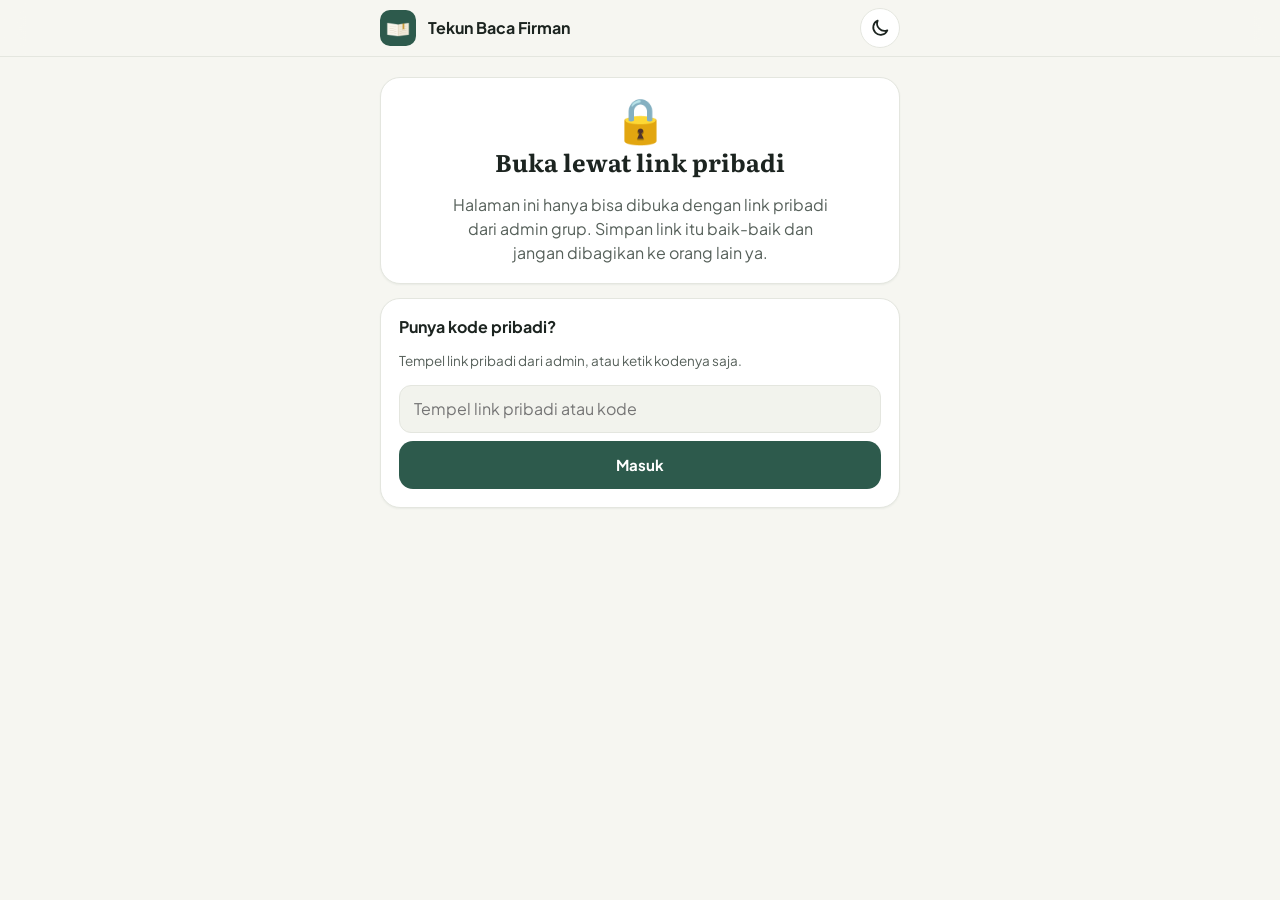
==== commit bf4a3c3f: "v6.2: Penyesuaian" ====
--- a/index.html
+++ b/index.html
@@ -16,9 +16,9 @@
   <link rel="apple-touch-icon" href="assets/apple-touch-icon.png">
   <link rel="preconnect" href="https://fonts.googleapis.com">
   <link rel="preconnect" href="https://fonts.gstatic.com" crossorigin>
-  <link rel="stylesheet" href="https://fonts.googleapis.com/css2?family=Literata:opsz,wght@7..72,600&amp;family=Plus+Jakarta+Sans:wght@400;600;700&amp;display=swap">
-  <link rel="stylesheet" href="assets/style.css?v=6.2b">
-  <link rel="stylesheet" href="assets/anggota.css?v=6.2b">
+  <link rel="stylesheet" href="https://fonts.googleapis.com/css2?family=Literata:opsz,wght@7..72,400;7..72,600&amp;family=Plus+Jakarta+Sans:wght@400;600;700&amp;display=swap">
+  <link rel="stylesheet" href="assets/style.css?v=6.2c">
+  <link rel="stylesheet" href="assets/anggota.css?v=6.2c">
   <script>try { var t = localStorage.getItem('tbf_theme'); if (t === 'dark' || t === 'light') document.documentElement.setAttribute('data-theme', t); } catch (e) {}</script>
 </head>
 <body class="anggota">
@@ -39,8 +39,8 @@
   <div id="actionbar" class="actionbar" role="region" aria-label="Laporkan bacaan"></div>
   <div id="toast" class="toast" role="status" aria-live="polite"></div>
 
-  <script src="config.js?v=6.2b"></script>
-  <script src="assets/common.js?v=6.2b"></script>
-  <script src="assets/app.js?v=6.2b"></script>
+  <script src="config.js?v=6.2c"></script>
+  <script src="assets/common.js?v=6.2c"></script>
+  <script src="assets/app.js?v=6.2c"></script>
 </body>
 </html>
--- a/assets/anggota.css
+++ b/assets/anggota.css
@@ -36,23 +36,23 @@
 
 /* ---------- bilah atas: sapaan ---------- */
 .anggota .brand { font-family: var(--font); letter-spacing: 0; gap: 12px; }
-.anggota .brand-mark { width: 40px; height: 40px; border-radius: 12px; }
+.anggota .brand-mark { width: 36px; height: 36px; border-radius: 10px; }
 .brand-txt { display: flex; flex-direction: column; min-width: 0; line-height: 1.25; }
-.brand-txt #hello { font-size: 17px; font-weight: 700; white-space: nowrap; overflow: hidden; text-overflow: ellipsis; }
-.brand-txt small { font-size: 13px; font-weight: 500; color: var(--muted); white-space: nowrap; overflow: hidden; text-overflow: ellipsis; }
+.brand-txt #hello { font-size: 16px; font-weight: 700; white-space: nowrap; overflow: hidden; text-overflow: ellipsis; }
+.brand-txt small { font-size: 12.5px; font-weight: 500; color: var(--muted); white-space: nowrap; overflow: hidden; text-overflow: ellipsis; }
 
 /* ---------- kartu umum ---------- */
-.anggota .card { padding: 20px; margin: 0 0 16px; border-radius: var(--radius); box-shadow: var(--shadow); }
+.anggota .card { padding: 18px; margin: 0 0 14px; border-radius: var(--radius); box-shadow: var(--shadow); }
 .card-top { display: flex; align-items: flex-start; justify-content: space-between; gap: 12px; }
-.card-title { margin: 0; font-size: 17px; line-height: 1.3; font-weight: 700; }
-.card-sub { margin: 4px 0 0; font-size: 15px; line-height: 1.45; color: var(--muted); }
-.card-meta { font-size: 15px; color: var(--muted); white-space: nowrap; padding-top: 1px; }
-.text-btn { flex: none; min-height: 44px; padding: 0; border: 0; background: transparent; color: var(--primary); font: 700 15px/1.2 var(--font); cursor: pointer; }
+.card-title { margin: 0; font-size: 16px; line-height: 1.3; font-weight: 700; }
+.card-sub { margin: 4px 0 0; font-size: 14px; line-height: 1.45; color: var(--muted); }
+.card-meta { font-size: 14px; color: var(--muted); white-space: nowrap; padding-top: 1px; }
+.text-btn { flex: none; min-height: 44px; padding: 0; border: 0; background: transparent; color: var(--primary); font: 700 14px/1.2 var(--font); cursor: pointer; }
 .text-btn.inline { min-height: 0; display: inline; text-decoration: underline; text-underline-offset: 3px; }
 .text-btn.warn { color: var(--warn); }
-.anggota .chip-btn { display: inline-flex; align-items: center; gap: 6px; min-height: 44px; padding: 0 14px; border-radius: 12px; font-size: 15px; font-weight: 600; }
+.anggota .chip-btn { display: inline-flex; align-items: center; gap: 6px; min-height: 40px; padding: 0 12px; border-radius: 12px; font-size: 14px; font-weight: 600; }
 .anggota .chip-btn[aria-expanded="true"] .chev { transform: rotate(180deg); }
-.anggota .btn-primary, .anggota .btn-secondary { min-height: 52px; font-size: 16px; font-weight: 700; border-radius: 14px; }
+.anggota .btn-primary, .anggota .btn-secondary { min-height: 48px; font-size: 15px; font-weight: 700; border-radius: 14px; }
 .anggota .btn-secondary { background: var(--surface); border-color: #c9cdc3; }
 @media (prefers-color-scheme: dark) {
   html:not([data-theme="light"]) .anggota .btn-secondary { border-color: var(--line); background: var(--surface-2); }
@@ -60,114 +60,114 @@
 html[data-theme="dark"] .anggota .btn-secondary { border-color: var(--line); background: var(--surface-2); }
 
 /* ---------- 1. kartu hijau + pita merah ---------- */
-.anggota .hero { position: relative; overflow: hidden; padding: 24px 20px 20px; border: 0; border-radius: 24px;
+.anggota .hero { position: relative; overflow: hidden; padding: 20px 18px 18px; border: 0; border-radius: 24px;
   background: var(--deep); color: #fff; box-shadow: 0 8px 24px rgba(30, 61, 51, .18); }
-.pita { position: absolute; top: 0; right: 28px; width: 22px; height: 60px; background: var(--pita);
+.pita { position: absolute; top: 0; right: 24px; width: 20px; height: 52px; background: var(--pita);
   clip-path: polygon(0 0, 100% 0, 100% 100%, 50% calc(100% - 9px), 0 100%); }
-.pita svg { position: absolute; left: 4px; bottom: 18px; color: #fff; opacity: 0; }
-.pita.on { height: 104px; }
+.pita svg { position: absolute; left: 3px; bottom: 16px; color: #fff; opacity: 0; }
+.pita.on { height: 90px; }
 .pita.on svg { opacity: 1; }
 .pita.anim { animation: pita-turun .8s cubic-bezier(.2, .8, .3, 1) both; }
 .pita.anim svg { animation: pita-cek .95s ease-out both; animation-delay: inherit; }
-@keyframes pita-turun { 0% { height: 60px; } 55% { height: 112px; } 78% { height: 100px; } 100% { height: 104px; } }
+@keyframes pita-turun { 0% { height: 52px; } 55% { height: 98px; } 78% { height: 87px; } 100% { height: 90px; } }
 @keyframes pita-cek { 0%, 50% { opacity: 0; transform: scale(.4); } 80% { opacity: 1; transform: scale(1.15); } 100% { opacity: 1; transform: none; } }
-.hero-lbl { margin: 0; padding-right: 40px; font-size: 15px; font-weight: 600; color: var(--sage); }
-.anggota .hero .hero-read { margin: 8px 0; padding-right: 40px; font-family: var(--serif); font-weight: 600; font-size: 40px; line-height: 1.1; letter-spacing: -.015em; }
-.hero-date { margin: 0; font-size: 15px; color: var(--sage); }
-.hero-note { margin: 4px 0 0; font-size: 15px; color: var(--sage); }
-.hero-btn { display: flex; align-items: center; justify-content: center; gap: 8px; width: 100%; height: 56px; margin-top: 24px;
-  border: 0; border-radius: 14px; background: #f6f6f1; color: #1e3d33; font: 700 18px/1 var(--font); cursor: pointer;
+.hero-lbl { margin: 0; padding-right: 36px; font-size: 14px; font-weight: 600; color: var(--sage); }
+.anggota .hero .hero-read { margin: 6px 0; padding-right: 36px; font-family: var(--serif); font-weight: 600; font-size: 34px; line-height: 1.1; letter-spacing: -.015em; }
+.hero-date { margin: 0; font-size: 14px; color: var(--sage); }
+.hero-note { margin: 2px 0 0; font-size: 14px; color: var(--sage); }
+.hero-btn { display: flex; align-items: center; justify-content: center; gap: 8px; width: 100%; height: 52px; margin-top: 20px;
+  border: 0; border-radius: 14px; background: #f6f6f1; color: #1e3d33; font: 700 16.5px/1 var(--font); cursor: pointer;
   transition: transform .08s ease; }
 .hero-btn:active { transform: scale(.98); }
-.hero-done { display: flex; align-items: center; gap: 16px; margin-top: 24px; padding: 16px; border-radius: 16px; background: rgba(159, 211, 188, .12); }
-.hero-ok { flex: none; width: 48px; height: 48px; border-radius: 50%; background: var(--mint); color: #1e3d33; display: grid; place-items: center; }
-.hero-done b { display: block; font-size: 17px; }
-.hero-done span span { display: block; margin-top: 2px; font-size: 15px; color: var(--sage); }
-.hero-links { display: flex; justify-content: space-between; gap: 12px; margin-top: 8px; }
+.hero-done { display: flex; align-items: center; gap: 14px; margin-top: 18px; padding: 12px 14px; border-radius: 16px; background: rgba(159, 211, 188, .12); }
+.hero-ok { flex: none; width: 40px; height: 40px; border-radius: 50%; background: var(--mint); color: #1e3d33; display: grid; place-items: center; }
+.hero-done b { display: block; font-size: 16px; }
+.hero-done span span { display: block; margin-top: 1px; font-size: 14px; color: var(--sage); }
+.hero-links { display: flex; justify-content: space-between; gap: 12px; margin-top: 4px; margin-bottom: -6px; }
 .hero-link { display: inline-flex; align-items: center; gap: 6px; min-height: 44px; padding: 0; border: 0; background: transparent;
-  color: var(--sage); font: 600 15px/1.2 var(--font); text-decoration: underline; text-underline-offset: 3px; cursor: pointer; }
-.hero-link.strong { color: var(--mint); font-size: 16px; font-weight: 700; text-decoration: none; }
+  color: var(--sage); font: 600 14px/1.2 var(--font); text-decoration: underline; text-underline-offset: 3px; cursor: pointer; }
+.hero-link.strong { color: var(--mint); font-size: 15px; font-weight: 700; text-decoration: none; }
 .hero-done.anim, .hero-links.anim { animation: muncul .75s ease-out both; }
 @keyframes muncul { 0%, 35% { opacity: 0; transform: translateY(8px); } 100% { opacity: 1; transform: none; } }
 @media (prefers-reduced-motion: reduce) { .pita.anim, .pita.anim svg, .hero-done.anim, .hero-links.anim { animation: none; } }
 
 /* ---------- 2. renungan ---------- */
 .anggota .rn-card { cursor: pointer; }
-.rn-lbl { display: flex; align-items: center; gap: 8px; margin: 0; font-size: 15px; font-weight: 700; color: var(--primary); }
-.anggota .rn-prev { margin: 12px 0 16px; font-family: var(--serif); font-size: 17px; line-height: 1.6; color: var(--ink); opacity: .9; }
-.anggota .rn-more { display: flex; align-items: center; justify-content: space-between; font-size: 16px; font-weight: 700; color: var(--primary); }
+.rn-lbl { display: flex; align-items: center; gap: 8px; margin: 0; font-size: 14px; font-weight: 700; color: var(--primary); }
+.anggota .rn-prev { margin: 10px 0 12px; font-family: var(--serif); font-weight: 400; font-size: 16px; line-height: 1.55; color: var(--ink); opacity: .9; }
+.anggota .rn-more { display: flex; align-items: center; justify-content: space-between; font-size: 15px; font-weight: 700; color: var(--primary); }
 .anggota .rn-empty .text-btn { margin-top: 4px; }
 
 /* ---------- 3. tertinggal & daftar pilih WA ---------- */
-.late-list { list-style: none; margin: 16px 0 0; padding: 0; display: flex; flex-direction: column; gap: 8px; }
-.late-row { display: flex; align-items: center; gap: 12px; width: 100%; min-height: 56px; padding: 8px 16px; border: 1px solid var(--line);
+.late-list { list-style: none; margin: 14px 0 0; padding: 0; display: flex; flex-direction: column; gap: 8px; }
+.late-row { display: flex; align-items: center; gap: 12px; width: 100%; min-height: 50px; padding: 6px 14px; border: 1px solid var(--line);
   border-radius: 14px; background: var(--surface); color: var(--ink); text-align: left; cursor: pointer; transition: background-color .12s, border-color .12s; }
-.late-row .box { flex: none; width: 24px; height: 24px; border-radius: 7px; border: 2px solid #a9afa5; display: grid; place-items: center; color: transparent; }
+.late-row .box { flex: none; width: 22px; height: 22px; border-radius: 7px; border: 2px solid #a9afa5; display: grid; place-items: center; color: transparent; }
 .late-row.on { border-color: var(--primary); background: var(--primary-soft); }
 .late-row.on .box { background: var(--primary); border-color: var(--primary); color: var(--on-primary); }
-.lr-main { flex: 1; min-width: 0; font-size: 16px; font-weight: 600; }
-.lr-main small { display: block; margin-top: 2px; font-size: 14px; font-weight: 500; }
-.lr-sub { font-size: 15px; color: var(--muted); white-space: nowrap; }
+.lr-main { flex: 1; min-width: 0; font-size: 15px; font-weight: 600; }
+.lr-main small { display: block; margin-top: 1px; font-size: 13px; font-weight: 500; }
+.lr-sub { font-size: 14px; color: var(--muted); white-space: nowrap; }
 .st-ok { color: var(--primary); }
 .st-no { color: var(--warn); }
-.late-go { margin-top: 16px; }
+.late-go { margin-top: 14px; }
 .late-go:disabled { opacity: 1; background: var(--surface-2); color: var(--muted); border-color: var(--line); }
 .mt-s { margin-top: 8px; }
 
 /* ---------- 4. perjalanan (cincin) ---------- */
 .jlist { margin-top: 4px; }
-.jrow { display: flex; align-items: center; gap: 20px; padding: 16px 0; }
+.jrow { display: flex; align-items: center; gap: 18px; padding: 14px 0; }
 .jrow + .jrow { border-top: 1px solid var(--line); }
-.ring { position: relative; flex: none; width: 96px; height: 96px; }
-.anggota .ring svg { display: block; width: 96px; height: 96px; transform: rotate(-90deg); }
-.ring circle { fill: none; stroke-width: 10; }
+.ring { position: relative; flex: none; width: 80px; height: 80px; }
+.anggota .ring svg { display: block; width: 80px; height: 80px; transform: rotate(-90deg); }
+.ring circle { fill: none; stroke-width: 8; }
 .ring-track { stroke: var(--line); }
 .ring-late { stroke: var(--late); }
 .ring-read { stroke: var(--primary); stroke-linecap: round; }
 .ring-mid { position: absolute; inset: 0; display: grid; place-content: center; text-align: center; line-height: 1.1; }
-.ring-mid b { font-family: var(--serif); font-size: 26px; font-weight: 600; }
-.ring-mid small { font-size: 13px; color: var(--muted); }
-.j-name { font-family: var(--serif); font-size: 22px; font-weight: 600; line-height: 1.2; }
-.j-sub { margin: 4px 0 10px; font-size: 15px; color: var(--muted); }
-.pill-ok, .pill-late { display: inline-block; padding: 4px 12px; border-radius: 999px; font-size: 15px; font-weight: 600; }
+.ring-mid b { font-family: var(--serif); font-size: 21px; font-weight: 600; }
+.ring-mid small { font-size: 12px; color: var(--muted); }
+.j-name { font-family: var(--serif); font-size: 19px; font-weight: 600; line-height: 1.2; }
+.j-sub { margin: 2px 0 8px; font-size: 14px; color: var(--muted); }
+.pill-ok, .pill-late { display: inline-block; padding: 3px 10px; border-radius: 999px; font-size: 13.5px; font-weight: 600; }
 .pill-ok { background: var(--ok-soft); color: var(--ok); }
 .pill-late { background: var(--late-soft); color: var(--late-ink); }
-.j-more { margin: 0 0 4px; font-size: 15px; color: var(--warn); }
-.j-foot { margin: 0; padding-top: 16px; border-top: 1px solid var(--line); font-size: 16px; line-height: 1.5; }
-.j-fin { display: flex; align-items: center; gap: 8px; margin: 12px 0 0; font-size: 15px; color: var(--muted); }
+.j-more { margin: 0 0 4px; font-size: 14px; color: var(--warn); }
+.j-foot { margin: 0; padding-top: 14px; border-top: 1px solid var(--line); font-size: 15px; line-height: 1.5; }
+.j-fin { display: flex; align-items: center; gap: 8px; margin: 12px 0 0; font-size: 14px; color: var(--muted); }
 .j-fin svg { flex: none; color: var(--primary); }
-.jlist + .j-fin { margin-top: 0; padding-top: 16px; border-top: 1px solid var(--line); }
+.jlist + .j-fin { margin-top: 0; padding-top: 14px; border-top: 1px solid var(--line); }
 
 /* ---------- 5. teman ---------- */
 .board-card { padding: 0 !important; }
-.board-sum { display: flex; align-items: center; gap: 12px; width: 100%; min-height: 64px; padding: 14px 20px; border: 0; background: transparent;
+.board-sum { display: flex; align-items: center; gap: 12px; width: 100%; min-height: 56px; padding: 12px 18px; border: 0; background: transparent;
   color: var(--ink); text-align: left; cursor: pointer; border-radius: var(--radius); }
 .board-sum .chev { flex: none; color: var(--muted); transition: transform .15s; }
 .board-sum[aria-expanded="true"] .chev { transform: rotate(180deg); }
 .faces { display: flex; padding-left: 8px; }
 .faces .avatar { margin-left: -8px; border: 2px solid var(--surface); }
-.av-sm { width: 32px; height: 32px; font-size: 12px; }
+.av-sm { width: 28px; height: 28px; font-size: 11px; }
 .av-more { background: var(--deep) !important; color: #fff; }
-.board-txt { flex: 1; font-size: 16px; }
-.board-card .board-list { margin: 0; padding: 0 20px 12px; }
+.board-txt { flex: 1; font-size: 15px; }
+.board-card .board-list { margin: 0; padding: 0 18px 12px; }
 
 /* ---------- 6. saran pasang ---------- */
-.tip-bar { margin: 0 0 16px; padding: 4px 4px 4px 16px; border-radius: 16px; background: var(--primary-soft); color: var(--ink); }
+.tip-bar { margin: 0 0 14px; padding: 4px 4px 4px 16px; border-radius: 16px; background: var(--primary-soft); color: var(--ink); }
 .tip-row { display: flex; align-items: center; gap: 12px; }
 .tip-row > svg { flex: none; color: var(--primary); }
-.tip-txt { flex: 1; font-size: 15px; line-height: 1.4; }
-.tip-txt .text-btn { font-size: 15px; }
+.tip-txt { flex: 1; font-size: 14px; line-height: 1.4; }
+.tip-txt .text-btn { font-size: 14px; }
 .tip-x { flex: none; width: 44px; height: 44px; border: 0; background: transparent; color: var(--ink); display: grid; place-items: center; cursor: pointer; }
-.tip-how { margin: 0 12px 12px 34px; font-size: 15px; line-height: 1.5; }
+.tip-how { margin: 0 12px 12px 34px; font-size: 14px; line-height: 1.5; }
 
 /* ---------- 7. kirim ke grup WA ---------- */
 .anggota .wa-card { scroll-margin-top: calc(var(--top-h) + var(--safe-t) + 12px); border-color: var(--line); }
-.wa-bubble-wrap { margin-top: 16px; padding: 12px; border-radius: 14px; background: var(--bubble); }
+.wa-bubble-wrap { margin-top: 14px; padding: 10px; border-radius: 14px; background: var(--bubble); }
 .anggota .wa-preview { margin: 0; padding: 12px 14px; border: 0; border-radius: 4px 12px 12px 12px; background: var(--surface);
-  font: 600 16px/1.55 var(--font); box-shadow: 0 1px 1px rgba(30, 61, 51, .06); }
-.anggota .wa-warn { display: flex; align-items: center; gap: 6px; flex-wrap: wrap; margin: 12px 0 0; font-size: 15px; color: var(--warn); }
+  font: 600 15px/1.5 var(--font); box-shadow: 0 1px 1px rgba(30, 61, 51, .06); }
+.anggota .wa-warn { display: flex; align-items: center; gap: 6px; flex-wrap: wrap; margin: 10px 0 0; font-size: 14px; color: var(--warn); }
 .anggota .wa-warn.ok { color: var(--primary); font-weight: 600; }
-.anggota .wa-card .row-btns { display: grid; grid-template-columns: minmax(0, 1fr) minmax(0, 1.5fr); gap: 12px; margin-top: 16px; }
+.anggota .wa-card .row-btns { display: grid; grid-template-columns: minmax(0, 1fr) minmax(0, 1.5fr); gap: 10px; margin-top: 14px; }
 .anggota .wa-more { margin-top: 12px; }
 .anggota .wa-more .late-list { margin-top: 12px; }
 .anggota .wa-opts { margin: 12px 0 0; }
@@ -175,9 +175,9 @@
 
 /* ---------- kecil ---------- */
 @media (max-width: 360px) {
-  .anggota .hero .hero-read { font-size: 34px; }
+  .anggota .hero .hero-read { font-size: 30px; }
   .jrow { gap: 14px; }
-  .j-name { font-size: 20px; }
+  .j-name { font-size: 18px; }
 }
 
 /* ikon: pakai ukuran yang ditulis di atribut (style.css memaksa semua svg 22px) */
@@ -187,9 +187,10 @@
 .anggota svg[width="20"] { width: 20px; height: 20px; }
 .anggota svg[width="24"] { width: 24px; height: 24px; }
 .anggota svg[width="26"] { width: 26px; height: 26px; }
-.anggota .ring svg { width: 96px; height: 96px; stroke: none; }
+.anggota .ring svg { width: 80px; height: 80px; stroke: none; }
 
 /* tombol tema terang / gelap */
 .top-right { display: flex; align-items: center; gap: 8px; flex: none; }
-.anggota .theme-btn { width: 44px; height: 44px; border-radius: 50%; border: 1px solid var(--line); background: var(--surface); color: var(--ink); }
-.anggota .theme-btn svg { width: 22px; height: 22px; }
+.anggota .theme-btn { width: 40px; height: 40px; border-radius: 50%; border: 1px solid var(--line); background: var(--surface); color: var(--ink); }
+.anggota .theme-btn svg { width: 20px; height: 20px; }
+.anggota svg[width="22"] { width: 22px; height: 22px; }
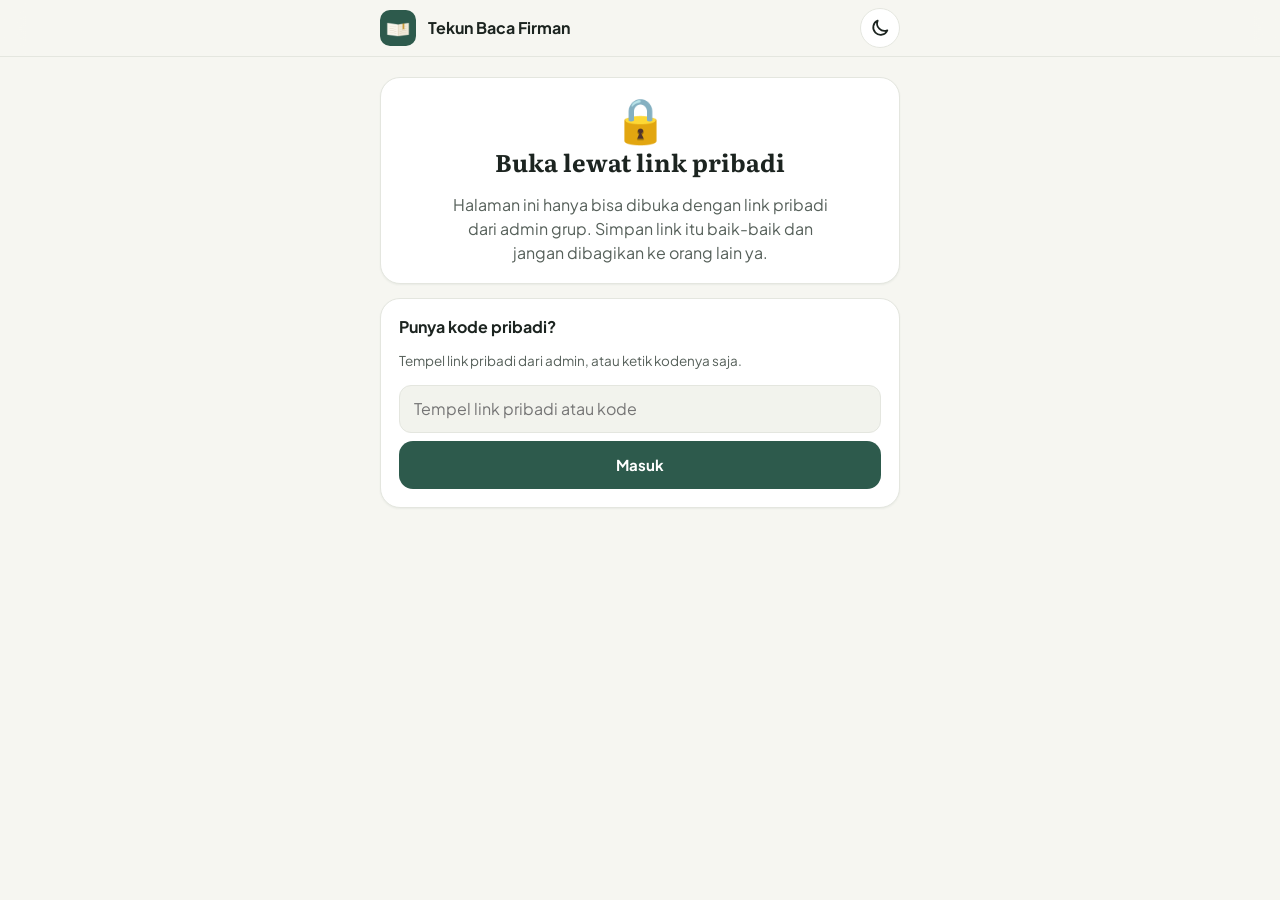
==== commit 843ba5e3: "v6.3: rangkuman renungan mingguan (PDF / teks WA)" ====
--- a/index.html
+++ b/index.html
@@ -17,8 +17,8 @@
   <link rel="preconnect" href="https://fonts.googleapis.com">
   <link rel="preconnect" href="https://fonts.gstatic.com" crossorigin>
   <link rel="stylesheet" href="https://fonts.googleapis.com/css2?family=Literata:opsz,wght@7..72,400;7..72,600&amp;family=Plus+Jakarta+Sans:wght@400;600;700&amp;display=swap">
-  <link rel="stylesheet" href="assets/style.css?v=6.2c">
-  <link rel="stylesheet" href="assets/anggota.css?v=6.2c">
+  <link rel="stylesheet" href="assets/style.css?v=6.3">
+  <link rel="stylesheet" href="assets/anggota.css?v=6.3">
   <script>try { var t = localStorage.getItem('tbf_theme'); if (t === 'dark' || t === 'light') document.documentElement.setAttribute('data-theme', t); } catch (e) {}</script>
 </head>
 <body class="anggota">
@@ -39,8 +39,8 @@
   <div id="actionbar" class="actionbar" role="region" aria-label="Laporkan bacaan"></div>
   <div id="toast" class="toast" role="status" aria-live="polite"></div>
 
-  <script src="config.js?v=6.2c"></script>
-  <script src="assets/common.js?v=6.2c"></script>
-  <script src="assets/app.js?v=6.2c"></script>
+  <script src="config.js?v=6.3"></script>
+  <script src="assets/common.js?v=6.3"></script>
+  <script src="assets/app.js?v=6.3"></script>
 </body>
 </html>
--- a/assets/anggota.css
+++ b/assets/anggota.css
@@ -194,3 +194,75 @@
 .anggota .theme-btn { width: 40px; height: 40px; border-radius: 50%; border: 1px solid var(--line); background: var(--surface); color: var(--ink); }
 .anggota .theme-btn svg { width: 20px; height: 20px; }
 .anggota svg[width="22"] { width: 22px; height: 22px; }
+
+/* =====================================================================
+   GERAK — halus, singkat, sekali jalan. Hanya bagian yang berubah yang bergerak.
+   Mengikuti pengaturan HP: kalau animasi dimatikan, semuanya langsung (lihat style.css).
+   ===================================================================== */
+body.anggota { --ease-out: cubic-bezier(.2, .8, .2, 1); --ease-spring: cubic-bezier(.34, 1.45, .64, 1); }
+
+/* halaman pertama dibuka: kartu muncul berurutan dari bawah */
+.fx-intro > * { animation: masuk .5s var(--ease-out) both; }
+.fx-intro > :nth-child(2) { animation-delay: .05s; }
+.fx-intro > :nth-child(3) { animation-delay: .1s; }
+.fx-intro > :nth-child(4) { animation-delay: .15s; }
+.fx-intro > :nth-child(5) { animation-delay: .2s; }
+.fx-intro > :nth-child(6) { animation-delay: .25s; }
+.fx-intro > :nth-child(n+7) { animation-delay: .3s; }
+@keyframes masuk { from { opacity: 0; transform: translateY(12px); } }
+
+/* bagian yang dibuka (teman, Pilih lain, Caranya) */
+.fx-reveal { animation: buka .3s var(--ease-out) both; }
+@keyframes buka { from { opacity: 0; transform: translateY(-6px); } }
+
+/* kotak centang: membal kecil + garis centang tergambar */
+.late-row { transition: background-color .18s ease, border-color .18s ease, transform .12s ease; }
+.late-row:active { transform: scale(.985); }
+.late-row .box { transition: background-color .18s ease, border-color .18s ease; }
+.late-row .box svg path { stroke-dasharray: 24; stroke-dashoffset: 0; }
+.fx-pop .box { animation: centang .38s var(--ease-spring) both; }
+.fx-pop .box svg path { animation: tarik .28s .08s ease-out both; }
+@keyframes centang { from { transform: scale(.7); } }
+@keyframes tarik { from { stroke-dashoffset: 24; } }
+
+/* tombol Laporkan menyesuaikan jumlah */
+.fx-bump { animation: bump .32s var(--ease-out); }
+@keyframes bump { 40% { transform: scale(1.02); } }
+
+/* pesan WA berganti */
+.fx-swap { animation: ganti .26s ease-out; }
+@keyframes ganti { from { opacity: .35; transform: translateY(3px); } }
+
+/* baris yang sudah dilaporkan / saran yang ditutup: menyusut lalu hilang */
+.fx-leave { overflow: hidden; pointer-events: none; animation: pergi .32s var(--ease-out) forwards; }
+@keyframes pergi { to { opacity: 0; height: 0; margin-top: -8px; transform: translateX(14px); } }
+.tip-bar.fx-leave { animation-name: pergi-bar; }
+@keyframes pergi-bar { to { opacity: 0; height: 0; margin-bottom: 0; padding-top: 0; padding-bottom: 0; } }
+
+/* pita naik lagi saat laporan dibatalkan; tombol muncul kembali */
+.pita.fx-up { animation: pita-naik .45s var(--ease-out) both; }
+@keyframes pita-naik { from { height: 90px; } }
+.hero-btn.fx-reveal { animation-name: masuk; animation-duration: .38s; }
+
+/* cincin bergerak ke nilai baru */
+.ring-read, .ring-late { transition: stroke-dasharray .9s var(--ease-out), stroke-dashoffset .9s var(--ease-out); }
+
+/* layar baca renungan: keluar dengan turun pelan */
+.reader.closing { animation: readerOut .2s ease-in forwards; }
+@keyframes readerOut { to { opacity: 0; transform: translateY(16px); } }
+
+/* umpan balik saat diketuk */
+.text-btn, .hero-link, .tip-x, .board-sum, .anggota .chip-btn, .anggota .theme-btn { transition: opacity .15s ease, background-color .15s ease, transform .12s ease; }
+.text-btn:active, .hero-link:active, .tip-x:active { opacity: .55; }
+.board-sum:active { background: var(--surface-2); }
+.anggota .chip-btn:active, .anggota .theme-btn:active { transform: scale(.95); }
+.anggota .chip-btn .chev { transition: transform .2s var(--ease-out); }
+
+/* ganti tema: warna berpindah pelan, ikon berputar */
+html.theme-anim body, html.theme-anim body * { transition: background-color .35s ease, color .35s ease, border-color .35s ease !important; }
+.theme-btn.spin svg { animation: putar .5s var(--ease-out); }
+@keyframes putar { from { transform: rotate(-90deg) scale(.6); opacity: 0; } }
+
+/* sembunyikan scrollbar (halaman tetap bisa digulir) */
+html { scrollbar-width: none; }
+html::-webkit-scrollbar, body::-webkit-scrollbar { display: none; }
